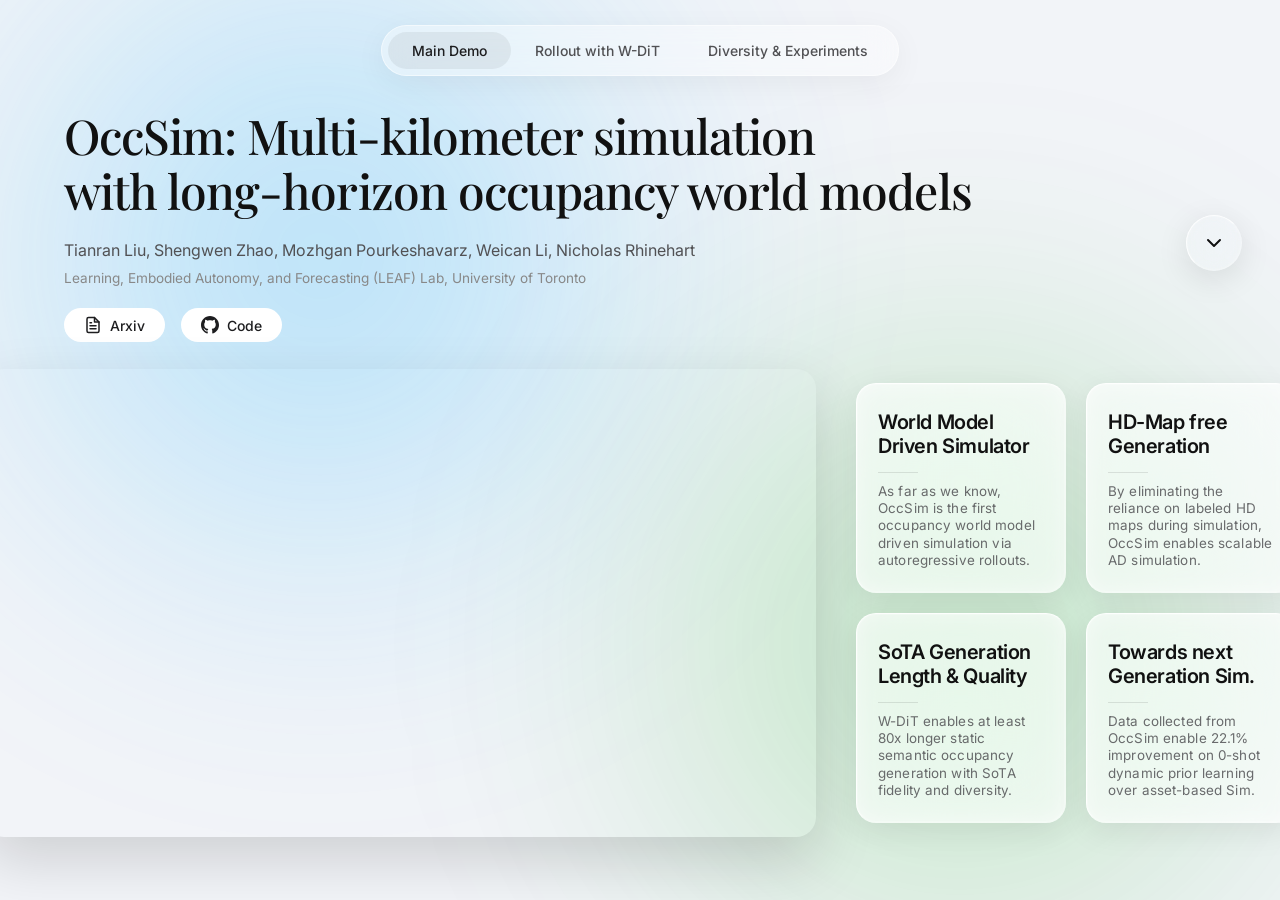
==== docs/index.html @ e5201848 "Second page for websites" ====
<!DOCTYPE html>
<html lang="en">
<head>
    <meta charset="UTF-8">
    <meta name="viewport" content="width=device-width, initial-scale=1.0">
    <title>OccSim: Multi-kilometer Simulation</title>
    <link rel="icon" type="image/png" href="figures/logo.png">
    <link rel="stylesheet" href="style.css">
    <link href="https://fonts.googleapis.com/css2?family=Playfair+Display:wght@400;500&family=Inter:wght@300;400;500;600&display=swap" rel="stylesheet">
    <script src="https://www.youtube.com/iframe_api"></script>
</head>
<body>
    <!-- 左上角常驻 Logo -->
    <div id="nav-logo" class="nav-logo">OccSim</div>
    <!-- 顶部导航栏 -->
    <nav class="glass-nav">
        <div class="nav-slider" id="nav-slider"></div>
        <a href="#main-demo" class="nav-link active" data-index="0">Main Demo</a>
        <a href="#rollout" class="nav-link" data-index="1">Rollout with W-DiT</a>
        <a href="#diversity" class="nav-link" data-index="2">Diversity & Experiments</a>
    </nav>

    <!-- 滚动容器 -->
    <div class="scroll-container">
        <!-- 第一页：Main Demo -->
        <section id="main-demo" class="page-section">
            <div class="hero-content">
                <h1 class="title">OccSim: Multi-kilometer simulation <br> with long-horizon occupancy world models</h1>
                <p class="authors">
                    <a href="https://scholar.google.com/citations?user=9jkxtlYAAAAJ&hl=en" target="_blank" class="author-link">Tianran Liu</a>,
                    <a href="https://www.linkedin.com/in/jamesislit2005/" target="_blank" class="author-link">Shengwen Zhao</a>,
                    <a href="https://scholar.google.com/citations?user=crjO2y8AAAAJ&hl=en" target="_blank" class="author-link">Mozhgan Pourkeshavarz</a>,
                    <a href="https://www.linkedin.com/in/weican-li/" target="_blank" class="author-link">Weican Li</a>,
                    <a href="https://leaf.utias.utoronto.ca/author/nicholas-rhinehart/" target="_blank" class="author-link">Nicholas Rhinehart</a>
                </p>
                <p class="affiliation">Learning, Embodied Autonomy, and Forecasting (LEAF) Lab, University of Toronto</p>

                <div class="button-group">
                    <a href="https://arxiv.org/abs/2603.28887" target="_blank" class="action-btn">
                        <svg viewBox="0 0 24 24" fill="none" stroke="currentColor" stroke-width="2" stroke-linecap="round" stroke-linejoin="round" class="btn-icon">
                            <path d="M14 2H6a2 2 0 0 0-2 2v16a2 2 0 0 0 2 2h12a2 2 0 0 0 2-2V8z"></path>
                            <polyline points="14 2 14 8 20 8"></polyline>
                            <line x1="16" y1="13" x2="8" y2="13"></line>
                            <line x1="16" y1="17" x2="8" y2="17"></line>
                            <polyline points="10 9 9 9 8 9"></polyline>
                        </svg>
                        Arxiv
                    </a>
                    <a href="https://github.com/Orbis36/OccSim" target="_blank" class="action-btn">
                        <svg viewBox="0 0 24 24" fill="currentColor" class="btn-icon">
                            <path d="M12 0c-6.626 0-12 5.373-12 12 0 5.302 3.438 9.8 8.207 11.387.599.111.793-.261.793-.577v-2.234c-3.338.726-4.033-1.416-4.033-1.416-.546-1.387-1.333-1.756-1.333-1.756-1.089-.745.083-.729.083-.729 1.205.084 1.839 1.237 1.839 1.237 1.07 1.834 2.807 1.304 3.492.997.107-.775.418-1.305.762-1.604-2.665-.305-5.467-1.334-5.467-5.931 0-1.311.469-2.381 1.236-3.221-.124-.303-.535-1.524.117-3.176 0 0 1.008-.322 3.301 1.23.957-.266 1.983-.399 3.003-.404 1.02.005 2.047.138 3.006.404 2.291-1.552 3.297-1.23 3.297-1.23.653 1.653.242 2.874.118 3.176.77.84 1.235 1.911 1.235 3.221 0 4.609-2.807 5.624-5.479 5.921.43.372.823 1.102.823 2.222v3.293c0 .319.192.694.801.576 4.765-1.589 8.199-6.086 8.199-11.386 0-6.627-5.373-12-12-12z"/>
                        </svg>
                        Code
                    </a>
                </div>
            </div>

            <div class="showcase-container">
                <!-- 主视频容器 -->
                <div class="video-wrapper">
                    <!-- 这个是最早的主视频，保留 controls=0 因为它始终被挡着不用交互 -->
                    <iframe
                        id="hero-video"
                        src="https://www.youtube.com/embed/ENxERMeD-a4?autoplay=1&mute=1&loop=1&playlist=ENxERMeD-a4&controls=0&rel=0&enablejsapi=1"
                        title="OccSim Main Demo"
                        frameborder="0"
                        allow="accelerometer; autoplay; clipboard-write; encrypted-media; gyroscope; picture-in-picture"
                        allowfullscreen>
                    </iframe>
                    <div class="video-overlay"></div>
                    <div class="custom-controls">
                        <button id="play-pause-btn" class="control-btn">
                            <svg id="pause-icon" viewBox="0 0 24 24" fill="currentColor"><path d="M6 19h4V5H6v14zm8-14v14h4V5h-4z"/></svg>
                            <svg id="play-icon" viewBox="0 0 24 24" fill="currentColor" style="display: none;"><path d="M8 5v14l11-7z"/></svg>
                        </button>
                        <div class="progress-container" id="progress-container">
                            <div class="progress-bar" id="progress-bar"></div>
                        </div>
                    </div>
                </div>

                <!-- 玻璃卡片容器 -->
                <div class="feature-cards" id="feature-cards">
                    <div class="card">
                        <div class="card-content">
                            <h3>World Model Driven Simulator</h3>
                            <p>As far as we know, OccSim is the first occupancy world model driven simulation via autoregressive rollouts.</p>
                        </div>
                    </div>
                    <div class="card">
                        <div class="card-content">
                            <h3>HD-Map free Generation</h3>
                            <p>By eliminating the reliance on labeled HD maps during simulation, OccSim enables scalable AD simulation.</p>
                        </div>
                    </div>
                    <div class="card">
                        <div class="card-content">
                            <h3>SoTA Generation Length & Quality</h3>
                            <p>W-DiT enables at least 80x longer static semantic occupancy generation with SoTA fidelity and diversity.</p>
                        </div>
                    </div>
                    <div class="card">
                        <div class="card-content">
                            <h3>Towards next Generation Sim.</h3>
                            <p>Data collected from OccSim enable 22.1% improvement on 0-shot dynamic prior learning over asset-based Sim.</p>
                        </div>
                    </div>
                </div>
            </div>
        </section>

        <!-- 第二页：Rollout with W-DiT -->
        <section id="rollout" class="page-section">
            <div class="hero-content">
                <h1 class="title">Over 3000 frames static semantic occupancy <br> rollouts with W-DiT for diverse road map construction</h1>

                <p class="section-subtitle">
                    Tested on trajectory of varying difficulty (Straight, Zigzag, Closed-loop), <br>
                    W-DiT structure presents the best stability and performance compare with previous design.
                </p>

                <div class="performance-container">
                    <div class="perf-block">
                        <h3 class="perf-title">Stable Rollout Length (Higher is better)</h3>
                        <div class="apple-perf-item">
                            <div class="apple-bar-row">
                                <div class="apple-bar-track">
                                    <div class="apple-bar gradient-bar" data-width="100%"></div>
                                </div>
                                <div class="apple-value highlight">3000</div>
                            </div>
                            <div class="apple-label">OccSim (Ours)</div>
                        </div>
                        <div class="apple-perf-item">
                            <div class="apple-bar-row">
                                <div class="apple-bar-track">
                                    <div class="apple-bar gray-bar" data-width="2%"></div>
                                </div>
                                <div class="apple-value text-muted">&lt;40</div>
                            </div>
                            <div class="apple-label">Previous SoTA</div>
                        </div>
                    </div>

                    <div class="perf-block">
                        <h3 class="perf-title">Worst FID Score at 1000th frame under different trajectory (Lower is better)</h3>
                        <div class="apple-perf-item">
                            <div class="apple-bar-row">
                                <div class="apple-bar-track">
                                    <div class="apple-bar gradient-bar" data-width="28%"></div>
                                </div>
                                <div class="apple-value highlight">62.5</div>
                            </div>
                            <div class="apple-label">OccSim (Ours)</div>
                        </div>
                        <div class="apple-perf-item">
                            <div class="apple-bar-row">
                                <div class="apple-bar-track">
                                    <div class="apple-bar gray-bar" data-width="85%"></div>
                                </div>
                                <div class="apple-value text-muted">183.6</div>
                            </div>
                            <div class="apple-label">Previous SoTA</div>
                        </div>
                    </div>
                </div>


                <div class="intro-container">

                    <!-- 左侧：说明文字 -->
                    <div class="intro-text">
                        <p class="section-subtitle video-subtitle" style="margin: 0;">
                            Conditioned on the initial frame from various scenes in the Occ3D-nuScenes semantic occupancy dataset, we evaluate W-DiT's rollout capabilities across diverse driving trajectories (as illustrated in the animation on the right).
                            Feel free to explore the three distinct scenarios visualized below. Notably, our model maintains robust generation stability even across long-horizon rollouts spanning thousands of frames.
                        </p>
                    </div>

                    <!-- 右侧：轨迹图 (纯 SVG 极简矢量绘制) -->
                    <div class="intro-visual">
                        <div class="traj-gallery">
                            <!-- 全局渐变定义 -->
                            <svg style="width:0; height:0; position:absolute;" aria-hidden="true" focusable="false">
                                <defs>
                                    <linearGradient id="trajGrad" x1="0%" y1="0%" x2="100%" y2="0%">
                                        <stop offset="0%" stop-color="#5265ff" />
                                        <stop offset="100%" stop-color="#f5a1ff" />
                                    </linearGradient>
                                </defs>
                            </svg>

                            <!-- 1. Straight -->
                            <div class="traj-item">
                                <svg viewBox="0 0 100 100" class="traj-svg">
                                    <line x1="20" y1="50" x2="40" y2="50" stroke="#5265ff" stroke-width="4" stroke-linecap="round"/>
                                    <line x1="40" y1="50" x2="80" y2="50.1" stroke="url(#trajGrad)" stroke-width="4" stroke-linecap="round" stroke-dasharray="6,6"/>
                                    <circle cx="20" cy="50" r="5" fill="#111" stroke="#fff" stroke-width="2"/>
                                </svg>
                                <span class="traj-label">Straight</span>
                            </div>

                            <!-- 2. Zigzag -->
                            <div class="traj-item">
                                <svg viewBox="0 0 100 100" class="traj-svg">
                                    <polyline points="20,80 35,50" stroke="#5265ff" stroke-width="4" fill="none" stroke-linecap="round" stroke-linejoin="round"/>
                                    <polyline points="35,50 65,80 80,20" stroke="url(#trajGrad)" stroke-width="4" fill="none" stroke-linecap="round" stroke-linejoin="round" stroke-dasharray="6,6"/>
                                    <circle cx="20" cy="80" r="5" fill="#111" stroke="#fff" stroke-width="2"/>
                                </svg>
                                <span class="traj-label">Zigzag</span>
                            </div>

                            <!-- 3. Closed-loop -->
                            <div class="traj-item">
                                <svg viewBox="0 0 100 100" class="traj-svg">
                                    <path d="M 50 85 C 25 85, 15 65, 15 45" stroke="#5265ff" stroke-width="4" fill="none" stroke-linecap="round"/>
                                    <path d="M 15 45 C 15 15, 85 15, 85 45 C 85 65, 75 85, 50 85" stroke="url(#trajGrad)" stroke-width="4" fill="none" stroke-linecap="round" stroke-dasharray="6,6"/>
                                    <circle cx="50" cy="85" r="5" fill="#111" stroke="#fff" stroke-width="2"/>
                                </svg>
                                <span class="traj-label">Closed-loop</span>
                            </div>
                        </div>

                        <!-- 极简图例 -->
                        <div class="traj-legend">
                            <div class="legend-item"><span class="legend-dot start-dot"></span>Start</div>
                            <div class="legend-item"><span class="legend-line gt-line"></span>GT (1-40)</div>
                            <div class="legend-item"><span class="legend-line ext-line"></span>Extended</div>
                        </div>
                    </div>

                </div>


                <div class="video-gallery-container">
                    <!-- Thumbnail 1: Scene-039. 注意增加了 data-target 属性 -->
                    <div class="video-thumbnail-card" data-target="modal-039">
                        <div class="thumbnail-bg" style="background-image: url('figures/scene39-frame0.png');"></div>
                        <div class="play-button-overlay">
                            <svg viewBox="0 0 24 24" fill="currentColor"><path d="M8 5v14l11-7z"/></svg>
                        </div>
                        <div class="thumbnail-label">Scene-039</div>
                    </div>

                    <!-- Thumbnail 2: Scene-221 -->
                    <div class="video-thumbnail-card" data-target="modal-221">
                        <div class="thumbnail-bg" style="background-image: url('figures/scene221-frame0.png');"></div>
                        <div class="play-button-overlay">
                            <svg viewBox="0 0 24 24" fill="currentColor"><path d="M8 5v14l11-7z"/></svg>
                        </div>
                        <div class="thumbnail-label">Scene-221</div>
                    </div>

                    <!-- Thumbnail 3: Scene-632 -->
                    <div class="video-thumbnail-card" data-target="modal-632">
                        <div class="thumbnail-bg" style="background-image: url('figures/scene632-frame0.png');"></div>
                        <div class="play-button-overlay">
                            <svg viewBox="0 0 24 24" fill="currentColor"><path d="M8 5v14l11-7z"/></svg>
                        </div>
                        <div class="thumbnail-label">Scene-632</div>
                    </div>
                </div>
            </div>
        </section>

        <!-- 第三页：Diversity & Experiments -->
        <section id="diversity" class="page-section">
            <div class="placeholder-content">
                <h2>Diversity & Experiments</h2>
            </div>
        </section>
    </div>

    <!-- 侧边翻页按钮 -->
    <button id="prev-page-btn" class="glass-floating-btn up-btn" aria-label="Previous Page" style="opacity: 0; pointer-events: none; transform: translateY(-50%) scale(0.8);">
        <svg viewBox="0 0 24 24" fill="none" stroke="currentColor" stroke-width="2" stroke-linecap="round" stroke-linejoin="round">
            <polyline points="18 15 12 9 6 15"></polyline>
        </svg>
    </button>
    <button id="next-page-btn" class="glass-floating-btn down-btn" aria-label="Next Page">
        <svg viewBox="0 0 24 24" fill="none" stroke="currentColor" stroke-width="2" stroke-linecap="round" stroke-linejoin="round">
            <polyline points="6 9 12 15 18 9"></polyline>
        </svg>
    </button>

    <!-- ========================================== -->
    <!-- 视频弹窗区域：3 个独立的弹窗 -->
    <!-- ========================================== -->

    <!-- 弹窗 1：Scene-039 -->
    <div id="modal-039" class="video-modal-overlay">
        <div class="video-modal-content">
            <div class="modal-header">
                <div>
                    <h2 class="modal-title">Scene-039 Trajectory Rollouts</h2>
                    <p class="modal-subtitle">Compare model performance across Straight, Zigzag, and Closed-loop trajectories.</p>
                </div>
                <button class="modal-close-btn" aria-label="Close">
                    <svg viewBox="0 0 24 24" fill="none" stroke="currentColor" stroke-width="2" stroke-linecap="round" stroke-linejoin="round">
                        <line x1="18" y1="6" x2="6" y2="18"></line>
                        <line x1="6" y1="6" x2="18" y2="18"></line>
                    </svg>
                </button>
            </div>
            <div class="modal-video-grid">
                <!-- 039 Straight -->
                <div class="modal-video-item">
                    <h3 class="modal-video-label">Straight Trajectory</h3>
                    <div class="modal-iframe-wrapper">
                        <!-- 去掉 controls=0 -->
                        <iframe width="2560" height="1440" src="https://www.youtube.com/embed/-ZcNVQiOc7c?rel=0&enablejsapi=1&vq=hd1080" title="Scene 039 Straight" frameborder="0" allow="accelerometer; autoplay; clipboard-write; encrypted-media; gyroscope; picture-in-picture" allowfullscreen></iframe>
                        <div class="video-overlay modal-interactive-overlay"></div>
                        <div class="custom-controls local-controls">
                            <button class="control-btn local-play-btn">
                                <svg class="local-pause-icon" viewBox="0 0 24 24" fill="currentColor" style="display: none;"><path d="M6 19h4V5H6v14zm8-14v14h4V5h-4z"/></svg>
                                <svg class="local-play-icon" viewBox="0 0 24 24" fill="currentColor"><path d="M8 5v14l11-7z"/></svg>
                            </button>
                            <div class="progress-container local-progress-container">
                                <div class="progress-bar local-progress-bar"></div>
                            </div>
                        </div>
                    </div>
                </div>
                <!-- 039 Zigzag -->
                <div class="modal-video-item">
                    <h3 class="modal-video-label">Zigzag Trajectory</h3>
                    <div class="modal-iframe-wrapper">
                        <iframe width="2560" height="1440" src="https://www.youtube.com/embed/CazL8kilYX8?rel=0&enablejsapi=1&vq=hd1080" title="Scene 039 Zigzag" frameborder="0" allow="accelerometer; autoplay; clipboard-write; encrypted-media; gyroscope; picture-in-picture" allowfullscreen></iframe>
                        <div class="video-overlay modal-interactive-overlay"></div>
                        <div class="custom-controls local-controls">
                            <button class="control-btn local-play-btn">
                                <svg class="local-pause-icon" viewBox="0 0 24 24" fill="currentColor" style="display: none;"><path d="M6 19h4V5H6v14zm8-14v14h4V5h-4z"/></svg>
                                <svg class="local-play-icon" viewBox="0 0 24 24" fill="currentColor"><path d="M8 5v14l11-7z"/></svg>
                            </button>
                            <div class="progress-container local-progress-container">
                                <div class="progress-bar local-progress-bar"></div>
                            </div>
                        </div>
                    </div>
                </div>
                <!-- 039 Loop -->
                <div class="modal-video-item">
                    <h3 class="modal-video-label">Closed-loop Trajectory</h3>
                    <div class="modal-iframe-wrapper">
                        <iframe width="2560" height="1440" src="https://www.youtube.com/embed/MZ6JFxE_qj8?rel=0&enablejsapi=1&vq=hd1080" title="Scene 039 Loop" frameborder="0" allow="accelerometer; autoplay; clipboard-write; encrypted-media; gyroscope; picture-in-picture" allowfullscreen></iframe>
                        <div class="video-overlay modal-interactive-overlay"></div>
                        <div class="custom-controls local-controls">
                            <button class="control-btn local-play-btn">
                                <svg class="local-pause-icon" viewBox="0 0 24 24" fill="currentColor" style="display: none;"><path d="M6 19h4V5H6v14zm8-14v14h4V5h-4z"/></svg>
                                <svg class="local-play-icon" viewBox="0 0 24 24" fill="currentColor"><path d="M8 5v14l11-7z"/></svg>
                            </button>
                            <div class="progress-container local-progress-container">
                                <div class="progress-bar local-progress-bar"></div>
                            </div>
                        </div>
                    </div>
                </div>
            </div>
        </div>
    </div>

    <!-- 弹窗 2：Scene-221 -->
    <div id="modal-221" class="video-modal-overlay">
        <div class="video-modal-content">
            <div class="modal-header">
                <div>
                    <h2 class="modal-title">Scene-221 Trajectory Rollouts</h2>
                    <p class="modal-subtitle">Compare model performance across Straight, Zigzag, and Closed-loop trajectories.</p>
                </div>
                <button class="modal-close-btn" aria-label="Close">
                    <svg viewBox="0 0 24 24" fill="none" stroke="currentColor" stroke-width="2" stroke-linecap="round" stroke-linejoin="round">
                        <line x1="18" y1="6" x2="6" y2="18"></line>
                        <line x1="6" y1="6" x2="18" y2="18"></line>
                    </svg>
                </button>
            </div>
            <div class="modal-video-grid">
                <!-- 221 Straight -->
                <div class="modal-video-item">
                    <h3 class="modal-video-label">Straight Trajectory</h3>
                    <div class="modal-iframe-wrapper">
                        <iframe width="2560" height="1440" src="https://www.youtube.com/embed/x-dnkjEpxcc?rel=0&enablejsapi=1&vq=hd1080" title="Scene 221 Straight" frameborder="0" allow="accelerometer; autoplay; clipboard-write; encrypted-media; gyroscope; picture-in-picture" allowfullscreen></iframe>
                        <div class="video-overlay modal-interactive-overlay"></div>
                        <div class="custom-controls local-controls">
                            <button class="control-btn local-play-btn">
                                <svg class="local-pause-icon" viewBox="0 0 24 24" fill="currentColor" style="display: none;"><path d="M6 19h4V5H6v14zm8-14v14h4V5h-4z"/></svg>
                                <svg class="local-play-icon" viewBox="0 0 24 24" fill="currentColor"><path d="M8 5v14l11-7z"/></svg>
                            </button>
                            <div class="progress-container local-progress-container">
                                <div class="progress-bar local-progress-bar"></div>
                            </div>
                        </div>
                    </div>
                </div>
                <!-- 221 Zigzag -->
                <div class="modal-video-item">
                    <h3 class="modal-video-label">Zigzag Trajectory</h3>
                    <div class="modal-iframe-wrapper">
                        <iframe width="2560" height="1440" src="https://www.youtube.com/embed/UmMTjU9rAEI?rel=0&enablejsapi=1&vq=hd1080" title="Scene 221 Zigzag" frameborder="0" allow="accelerometer; autoplay; clipboard-write; encrypted-media; gyroscope; picture-in-picture" allowfullscreen></iframe>
                        <div class="video-overlay modal-interactive-overlay"></div>
                        <div class="custom-controls local-controls">
                            <button class="control-btn local-play-btn">
                                <svg class="local-pause-icon" viewBox="0 0 24 24" fill="currentColor" style="display: none;"><path d="M6 19h4V5H6v14zm8-14v14h4V5h-4z"/></svg>
                                <svg class="local-play-icon" viewBox="0 0 24 24" fill="currentColor"><path d="M8 5v14l11-7z"/></svg>
                            </button>
                            <div class="progress-container local-progress-container">
                                <div class="progress-bar local-progress-bar"></div>
                            </div>
                        </div>
                    </div>
                </div>
                <!-- 221 Loop -->
                <div class="modal-video-item">
                    <h3 class="modal-video-label">Closed-loop Trajectory</h3>
                    <div class="modal-iframe-wrapper">
                        <iframe width="2560" height="1440" src="https://www.youtube.com/embed/oV-tX5jqs5M?rel=0&enablejsapi=1&vq=hd1080" title="Scene 221 Loop" frameborder="0" allow="accelerometer; autoplay; clipboard-write; encrypted-media; gyroscope; picture-in-picture" allowfullscreen></iframe>
                        <div class="video-overlay modal-interactive-overlay"></div>
                        <div class="custom-controls local-controls">
                            <button class="control-btn local-play-btn">
                                <svg class="local-pause-icon" viewBox="0 0 24 24" fill="currentColor" style="display: none;"><path d="M6 19h4V5H6v14zm8-14v14h4V5h-4z"/></svg>
                                <svg class="local-play-icon" viewBox="0 0 24 24" fill="currentColor"><path d="M8 5v14l11-7z"/></svg>
                            </button>
                            <div class="progress-container local-progress-container">
                                <div class="progress-bar local-progress-bar"></div>
                            </div>
                        </div>
                    </div>
                </div>
            </div>
        </div>
    </div>

    <!-- 弹窗 3：Scene-632 (原来的) -->
    <div id="modal-632" class="video-modal-overlay">
        <div class="video-modal-content">
            <div class="modal-header">
                <div>
                    <h2 class="modal-title">Scene-632 Trajectory Rollouts</h2>
                    <p class="modal-subtitle">Compare model performance across Straight, Zigzag, and Closed-loop trajectories.</p>
                </div>
                <button class="modal-close-btn" aria-label="Close">
                    <svg viewBox="0 0 24 24" fill="none" stroke="currentColor" stroke-width="2" stroke-linecap="round" stroke-linejoin="round">
                        <line x1="18" y1="6" x2="6" y2="18"></line>
                        <line x1="6" y1="6" x2="18" y2="18"></line>
                    </svg>
                </button>
            </div>
            <div class="modal-video-grid">
                <!-- 632 Straight -->
                <div class="modal-video-item">
                    <h3 class="modal-video-label">Straight Trajectory</h3>
                    <div class="modal-iframe-wrapper">
                        <iframe width="2560" height="1440" src="https://www.youtube.com/embed/nJiKDmEmPls?rel=0&enablejsapi=1&vq=hd1080" title="Straight Trajectory" frameborder="0" allow="accelerometer; autoplay; clipboard-write; encrypted-media; gyroscope; picture-in-picture" allowfullscreen></iframe>
                        <div class="video-overlay modal-interactive-overlay"></div>
                        <div class="custom-controls local-controls">
                            <button class="control-btn local-play-btn">
                                <svg class="local-pause-icon" viewBox="0 0 24 24" fill="currentColor" style="display: none;"><path d="M6 19h4V5H6v14zm8-14v14h4V5h-4z"/></svg>
                                <svg class="local-play-icon" viewBox="0 0 24 24" fill="currentColor"><path d="M8 5v14l11-7z"/></svg>
                            </button>
                            <div class="progress-container local-progress-container">
                                <div class="progress-bar local-progress-bar"></div>
                            </div>
                        </div>
                    </div>
                </div>
                <!-- 632 Zigzag -->
                <div class="modal-video-item">
                    <h3 class="modal-video-label">Zigzag Trajectory</h3>
                    <div class="modal-iframe-wrapper">
                        <iframe width="2560" height="1440" src="https://www.youtube.com/embed/SakjmhWfyFw?rel=0&enablejsapi=1&vq=hd1080" title="Zigzag Trajectory" frameborder="0" allow="accelerometer; autoplay; clipboard-write; encrypted-media; gyroscope; picture-in-picture" allowfullscreen></iframe>
                        <div class="video-overlay modal-interactive-overlay"></div>
                        <div class="custom-controls local-controls">
                            <button class="control-btn local-play-btn">
                                <svg class="local-pause-icon" viewBox="0 0 24 24" fill="currentColor" style="display: none;"><path d="M6 19h4V5H6v14zm8-14v14h4V5h-4z"/></svg>
                                <svg class="local-play-icon" viewBox="0 0 24 24" fill="currentColor"><path d="M8 5v14l11-7z"/></svg>
                            </button>
                            <div class="progress-container local-progress-container">
                                <div class="progress-bar local-progress-bar"></div>
                            </div>
                        </div>
                    </div>
                </div>
                <!-- 632 Loop -->
                <div class="modal-video-item">
                    <h3 class="modal-video-label">Closed-loop Trajectory</h3>
                    <div class="modal-iframe-wrapper">
                        <iframe width="2560" height="1440" src="https://www.youtube.com/embed/orp0y61K48E?rel=0&enablejsapi=1&vq=hd1080" title="Closed-loop Trajectory" frameborder="0" allow="accelerometer; autoplay; clipboard-write; encrypted-media; gyroscope; picture-in-picture" allowfullscreen></iframe>
                        <div class="video-overlay modal-interactive-overlay"></div>
                        <div class="custom-controls local-controls">
                            <button class="control-btn local-play-btn">
                                <svg class="local-pause-icon" viewBox="0 0 24 24" fill="currentColor" style="display: none;"><path d="M6 19h4V5H6v14zm8-14v14h4V5h-4z"/></svg>
                                <svg class="local-play-icon" viewBox="0 0 24 24" fill="currentColor"><path d="M8 5v14l11-7z"/></svg>
                            </button>
                            <div class="progress-container local-progress-container">
                                <div class="progress-bar local-progress-bar"></div>
                            </div>
                        </div>
                    </div>
                </div>
            </div>
        </div>
    </div>

    <script src="script.js"></script>
</body>
</html>
---- docs/style.css ----
:root {
    /* 极度纯净的偏冷白色背景底色 */
    --bg-color: #f2f4f8;
    --text-main: #1d1d1f;
    --text-muted: #515154;
    --btn-bg: #ffffff;
    --btn-hover: #e5e5ea;
    --font-title: 'Playfair Display', serif;
    --font-body: 'Inter', sans-serif;
}

* { margin: 0; padding: 0; box-sizing: border-box; }

body {
    font-family: var(--font-body);
    background-color: var(--bg-color);
    color: var(--text-main);
    overflow: hidden;
    position: relative;
}

/* ==========================================
   高级弥散光极光背景 (Aurora Background)
   ========================================== */
body::before,
body::after {
    content: '';
    position: fixed;
    width: 70vw;
    height: 70vw;
    border-radius: 50%;
    filter: blur(120px);
    -webkit-filter: blur(120px);
    z-index: -1;
    opacity: 0.6;
    pointer-events: none;
    animation: aurora 12s infinite ease-in-out alternate;
}

body::before {
    background: radial-gradient(circle, rgba(45, 185, 255, 0.6) 0%, rgba(255, 255, 255, 0) 70%);
    top: -15vw;
    left: -10vw;
}

body::after {
    background: radial-gradient(circle, rgba(0, 175, 0, 0.4) 0%, rgba(255, 255, 255, 0) 70%);
    bottom: -15vw;
    right: -10vw;
    animation-delay: -5s;
}

@keyframes aurora {
    0% { transform: translate(0, 0) scale(1); }
    50% { transform: translate(15vw, 20vw) scale(1.3); }
    100% { transform: translate(-20vw, 10vw) scale(0.8); }
}

/* ==========================================
   滚动容器与基础布局
   ========================================== */
.scroll-container {
    height: 100vh;
    overflow-y: scroll;
    scroll-snap-type: y mandatory;
    scroll-behavior: smooth;
}

.page-section {
    height: 100vh;
    width: 100vw;
    scroll-snap-align: start;
    position: relative;
    padding: 12vh 5% 0;
    display: flex;
    flex-direction: column;
    justify-content: flex-start;
}

.section-content {
    width: 100%;
    max-width: 1400px;
    margin: 0 auto;
}

#main-demo {
    justify-content: flex-start;
    padding-top: 12vh;
}

/* ==========================================
   导航栏与果冻动画
   ========================================== */
.glass-nav {
    position: fixed;
    top: 25px;
    left: 50%;
    transform: translateX(-50%);
    display: flex;
    align-items: center;
    background: rgba(255, 255, 255, 0.4);
    backdrop-filter: blur(15px);
    -webkit-backdrop-filter: blur(15px);
    border: 1px solid rgba(255, 255, 255, 0.5);
    border-radius: 40px;
    padding: 6px;
    z-index: 1000;
    box-shadow: 0 8px 32px rgba(0, 0, 0, 0.05);
    white-space: nowrap;
    max-width: 95vw;
    overflow-x: auto;
    scrollbar-width: none;
}

.glass-nav::-webkit-scrollbar { display: none; }

.nav-link {
    position: relative;
    text-decoration: none;
    color: var(--text-muted);
    padding: 10px 24px;
    font-size: 14px;
    font-weight: 500;
    border-radius: 30px;
    z-index: 2;
    transition: color 0.3s ease;
    flex-shrink: 0;
}

.nav-link.active { color: var(--text-main); }

.nav-slider {
    position: absolute;
    top: 6px; left: 6px;
    height: calc(100% - 12px);
    background: rgba(0, 0, 0, 0.06);
    border-radius: 30px;
    z-index: 1;
    transition: all 0.5s cubic-bezier(0.68, -0.55, 0.265, 1.55);
}

/* ==========================================
   文字排版与按钮
   ========================================== */
.hero-content {
    max-width: 100%;
    margin-bottom: 3vh;
}

.title {
    font-family: var(--font-title);
    font-size: 3rem;
    font-weight: 500;
    line-height: 1.15;
    letter-spacing: -0.02em;
    margin-bottom: 1.2rem;
    color: #111;
}

.authors {
    font-size: 1rem;
    color: var(--text-muted);
    margin-bottom: 0.4rem;
    font-weight: 400;
    line-height: 1.5;
}

.affiliation {
    font-size: 0.85rem;
    color: #888;
    line-height: 1.5;
}

.button-group {
    display: flex;
    gap: 16px;
    margin-top: 20px;
}

.action-btn {
    display: inline-flex;
    align-items: center;
    padding: 8px 20px;
    background-color: var(--btn-bg);
    color: var(--text-main);
    text-decoration: none;
    font-size: 14px;
    font-weight: 500;
    border-radius: 50px;
    transition: background-color 0.2s ease, transform 0.1s ease;
}

.action-btn:hover { background-color: var(--btn-hover); }
.action-btn:active { transform: scale(0.98); }
.btn-icon { width: 18px; height: 18px; margin-right: 8px; }

/* ==========================================
   视频容器区域
   ========================================== */
.showcase-container {
    display: flex;
    flex-direction: column;
    align-items: center;
    width: 100%;
    max-width: 1400px;
    margin: 0 auto;
    gap: 20px;
}

.video-wrapper {
    width: 100%;
    max-width: calc(45vh * 16 / 9);
    aspect-ratio: 16 / 9;
    border-radius: 20px;
    overflow: hidden;
    box-shadow: 0 24px 60px rgba(0, 0, 0, 0.15);
    position: relative;
    flex-shrink: 0;
}

.video-wrapper iframe {
    position: absolute;
    top: 0; left: 0; width: 100%; height: 100%;
    border: none; pointer-events: none;
    transform: scale(1);
}

.video-overlay {
    position: absolute;
    top: 0; left: 0; width: 100%; height: 100%;
    z-index: 5;
}

.custom-controls {
    position: absolute;
    bottom: 30px; left: 50%;
    transform: translateX(-50%);
    display: flex; align-items: center;
    background: rgba(40, 40, 40, 0.6);
    backdrop-filter: blur(12px); -webkit-backdrop-filter: blur(12px);
    border: 1px solid rgba(255, 255, 255, 0.15);
    border-radius: 30px; padding: 10px 20px;
    width: 80%; max-width: 600px;
    opacity: 0; transition: opacity 0.3s ease;
    z-index: 10;
}

.video-wrapper:hover .custom-controls { opacity: 1; }

.control-btn {
    background: none; border: none; color: white;
    cursor: pointer; width: 32px; height: 32px;
    display: flex; align-items: center; justify-content: center;
    margin-right: 16px; transition: transform 0.1s ease;
}

.control-btn:hover { transform: scale(1.1); }
.control-btn svg { width: 20px; height: 20px; }

.progress-container {
    flex-grow: 1; height: 6px;
    background: rgba(255, 255, 255, 0.2);
    border-radius: 3px; cursor: pointer;
    position: relative; overflow: hidden;
}

.progress-bar {
    height: 100%; width: 0%; background: #fff;
    border-radius: 3px; pointer-events: none;
}

/* ==========================================
   多彩折射毛玻璃卡片 (Glassmorphism Bento)
   ========================================== */
.feature-cards {
    display: flex;
    flex-direction: row;
    justify-content: space-between;
    gap: 8px;
    width: 100%;
    max-width: calc(45vh * 16 / 9);
    margin: 0 auto;
}

.card {
    background: rgba(255, 255, 255, 0.6);
    backdrop-filter: blur(50px) saturate(150%);
    -webkit-backdrop-filter: blur(30px) saturate(150%);
    border: 1px solid rgba(255, 255, 255, 0.4);
    border-top: 1px solid rgba(255, 255, 255, 0.9);
    border-left: 1px solid rgba(255, 255, 255, 0.9);
    box-shadow: 0 8px 32px rgba(0, 0, 0, 0.08), inset 0 0 0 1px rgba(255, 255, 255, 0.2), inset 0 0 20px rgba(255, 255, 255, 0.5);
    border-radius: 12px;
    padding: 12px 6px;
    text-align: center;
    display: flex;
    flex-direction: column;
    justify-content: center;
    align-items: center;
    flex: 1;
    overflow: hidden;
    position: relative;
    transition: transform 0.3s ease, border-color 0.3s ease, box-shadow 0.3s ease;
}

.card:hover {
    transform: translateY(-4px);
    border-color: rgba(255, 255, 255, 0.8);
    box-shadow: 0 12px 48px rgba(0, 0, 0, 0.12), inset 0 0 0 1px rgba(255, 255, 255, 0.4), inset 0 0 30px rgba(255, 255, 255, 0.8);
}

.card::before {
    content: "";
    position: absolute;
    top: 0; left: 0; right: 0; bottom: 0;
    background: radial-gradient(800px circle at var(--mouse-x, 50%) var(--mouse-y, 50%), rgba(255, 255, 255, 0.15), transparent 40%);
    opacity: 0;
    transition: opacity 0.4s ease;
    pointer-events: none;
    z-index: 1;
}

.card:hover::before { opacity: 1; }
.card h3, .card p, .card .card-content { position: relative; z-index: 2; }
.card p { display: none; }
.card h3 {
    font-family: var(--font-body);
    font-size: 0.75rem;
    font-weight: 600;
    color: #111;
    margin-bottom: 0;
    letter-spacing: -0.01em;
    line-height: 1.2;
}

/* ==========================================
   右侧悬浮双向翻页按钮
   ========================================== */
.glass-floating-btn {
    position: fixed;
    right: 3vw;
    width: 56px;
    height: 56px;
    border-radius: 50%;
    background: rgba(255, 255, 255, 0.15);
    backdrop-filter: blur(24px) saturate(150%);
    -webkit-backdrop-filter: blur(24px) saturate(150%);
    border: 1px solid rgba(255, 255, 255, 0.2);
    border-top: 1px solid rgba(255, 255, 255, 0.8);
    border-left: 1px solid rgba(255, 255, 255, 0.8);
    box-shadow: 0 8px 32px rgba(0, 0, 0, 0.1), inset 0 0 0 1px rgba(255, 255, 255, 0.1);
    display: flex; justify-content: center; align-items: center;
    color: #111; cursor: pointer; z-index: 1000;
    transition: all 0.4s cubic-bezier(0.25, 0.8, 0.25, 1);
}

.up-btn { top: calc(20% - 35px); }
.down-btn { top: calc(20% + 35px); }

.glass-floating-btn svg { width: 24px; height: 24px; transition: transform 0.3s ease; }

.glass-floating-btn:hover {
    background: rgba(255, 255, 255, 0.25);
    border-color: rgba(255, 255, 255, 0.9);
    box-shadow: 0 12px 48px rgba(0, 0, 0, 0.15), inset 0 0 20px rgba(255, 255, 255, 0.6);
}

.up-btn:hover { transform: translateY(-4px) scale(1.1) !important; }
.up-btn:hover svg { transform: translateY(-3px); }
.down-btn:hover { transform: translateY(4px) scale(1.1) !important; }
.down-btn:hover svg { transform: translateY(3px); }

/* ==========================================
   响应式布局 (全屏大视窗逻辑)
   ========================================== */
@media (min-width: 1024px) {
    .showcase-container { flex-direction: row; justify-content: center; align-items: center; gap: 40px; max-width: 1400px; }
    .video-wrapper { flex: 0 0 auto; height: 55vh; width: calc(55vh * 16 / 9); max-width: 65vw; max-height: calc(65vw * 9 / 16); }
    .feature-cards { display: grid; grid-template-columns: repeat(2, 1fr); flex: 0 0 auto; width: 100%; max-width: 440px; gap: 20px; }
    .card { aspect-ratio: 1 / 1; padding: 12% 10% 10% 10%; justify-content: flex-start; align-items: flex-start; text-align: left; border-radius: 20px; }
    .card h3 { font-size: 1.25rem; font-weight: 600; color: #111; letter-spacing: -0.02em; margin-bottom: 15px; line-height: 1.2; width: 100%; position: relative; }
    .card h3::after { content: ""; position: absolute; bottom: -15px; left: 0; width: 40px; height: 1px; background: rgba(0, 0, 0, 0.1); transition: width 0.4s ease; }
    .card:hover h3::after { width: 100%; }
    .card p { display: block; margin-top: 25px; font-size: 0.84rem; font-weight: 400; color: #515154; line-height: 1.3; letter-spacing: 0.01em; opacity: 0.85; }
}

@media (max-height: 700px) and (min-width: 1024px) {
    #main-demo { padding-top: 8vh; }
    .video-wrapper { height: 52vh; width: calc(52vh * 16 / 9); }
}

.author-link { color: var(--text-muted); text-decoration: none; transition: color 0.3s ease; position: relative; }
.author-link:hover { color: var(--text-main); }
.author-link::after { content: ''; position: absolute; width: 0; height: 1px; bottom: -2px; left: 0; background-color: var(--text-main); transition: width 0.3s ease; }
.author-link:hover::after { width: 100%; }

.nav-logo { position: fixed; top: 32px; left: 5vw; font-family: var(--font-title); font-weight: 500; font-size: 1.8rem; letter-spacing: -0.01em; color: #111; z-index: 1001; opacity: 0; transform: translateX(-20px); transition: all 0.5s cubic-bezier(0.25, 1, 0.5, 1); pointer-events: none; }
.nav-logo.visible { opacity: 1; transform: translateX(0); pointer-events: auto; }

.placeholder-content { display: flex; justify-content: center; align-items: center; height: 100%; font-size: 2rem; color: #aaa; }
#rollout { background-color: rgba(255, 255, 255, 0.2); backdrop-filter: blur(20px); }
#diversity { background-color: rgba(255, 255, 255, 0.4); backdrop-filter: blur(20px); }

/* ==========================================
   Apple Style Performance Bars (Second Page)
   ========================================== */
.performance-container { display: flex; flex-direction: row; gap: 2vw; margin-top: 5vh; width: 100%; }
.perf-block { flex: 1; display: flex; flex-direction: column; gap: 5px; background: rgba(255, 255, 255, 0.35); backdrop-filter: blur(40px) saturate(150%); -webkit-backdrop-filter: blur(40px) saturate(150%); border: 1px solid rgba(255, 255, 255, 0.4); border-top: 1px solid rgba(255, 255, 255, 0.9); border-left: 1px solid rgba(255, 255, 255, 0.9); box-shadow: 0 16px 40px rgba(0, 0, 0, 0.06), inset 0 0 20px rgba(255, 255, 255, 0.3); border-radius: 28px; padding: 24px 40px; }
.perf-title { font-family: var(--font-body); font-size: 1.1rem; font-weight: 600; color: var(--text-main); margin-bottom: -10px; }
.apple-perf-item { display: flex; flex-direction: column; gap: 6px; }
.apple-bar-row { display: flex; align-items: center; gap: 20px; }
.apple-bar-track { flex-grow: 1; height: 8px; background-color: transparent; border-radius: 5px; }
.apple-bar { height: 100%; border-radius: 5px; width: 0; transition: width 2.5s cubic-bezier(0.25, 1, 0.25, 1); }
.apple-bar.gradient-bar { background: linear-gradient(90deg, #f5a1ff 0%, #a453ff 50%, #5265ff 100%); }
.apple-bar.gray-bar { background-color: #86868b; }
.apple-value { font-family: var(--font-body); font-size: 2.2rem; font-weight: 500; line-height: 1; min-width: 90px; text-align: right; letter-spacing: -0.02em; }
.apple-value.highlight { color: #8e44ff; }
.apple-value.text-muted { color: #86868b; }
.apple-label { font-family: var(--font-body); font-size: 1rem; color: var(--text-main); }

@media (max-width: 1024px) { .performance-container { flex-direction: column; gap: 50px; } }

.section-subtitle { font-family: var(--font-title); font-size: 1.2rem; color: var(--text-muted); opacity: 0.85; line-height: 1.3; letter-spacing: 0.01em; margin-top: 50px; margin-bottom: -20px; animation: fadeInSubtitle 1s ease-out forwards; }
.video-subtitle {
    /* 恢复靠左对齐，去除了居中相关的限制 */
    text-align: left;
    max-width: 100%;
    margin-left: 0;
    margin-right: 0;

    /* 字体大小保持稍微大一点点即可 */
    font-size: 1.2rem;
    line-height: 1.4;

    /* 【核心】：大幅压缩上下间距，把丢掉的空间抢回来 */
    margin-top: 4vh;      /* 距离上方性能对比框稍微拉开一点 */
    margin-bottom: 2vh;   /* 距离下方视频的距离 */
}

@keyframes fadeInSubtitle {
    from { opacity: 0; transform: translateY(10px); }
    to { opacity: 0.85; transform: translateY(0); }
}

/* ==========================================
   Video Thumbnail Gallery (Second Page)
   ========================================== */
.video-gallery-container { display: flex; flex-direction: row; gap: 24px; margin-top: 4vh; width: 100%; justify-content: center; }
.video-thumbnail-card { flex: 1; aspect-ratio: 16 / 9; border-radius: 20px; overflow: hidden; position: relative; cursor: pointer; border: 4px solid rgba(255, 255, 255, 0.6); box-shadow: 0 12px 30px rgba(0, 0, 0, 0.1), inset 0 0 0 1px rgba(255, 255, 255, 0.8); transition: transform 0.4s cubic-bezier(0.25, 1, 0.25, 1), box-shadow 0.4s ease, border-color 0.4s ease; }
.thumbnail-bg { position: absolute; top: 0; left: 0; width: 100%; height: 100%; background-size: cover; background-position: center; filter: brightness(0.8) blur(2px); transition: filter 0.4s ease, transform 0.8s ease; }
.play-button-overlay { position: absolute; top: 50%; left: 50%; transform: translate(-50%, -50%) scale(1); width: 60px; height: 60px; border-radius: 50%; background: rgba(255, 255, 255, 0.2); backdrop-filter: blur(12px) saturate(150%); -webkit-backdrop-filter: blur(12px) saturate(150%); border: 1px solid rgba(255, 255, 255, 0.5); display: flex; justify-content: center; align-items: center; color: white; transition: all 0.4s cubic-bezier(0.25, 1, 0.25, 1); z-index: 2; }
.play-button-overlay svg { width: 28px; height: 28px; margin-left: 4px; }
.thumbnail-label { position: absolute; bottom: 12px; left: 16px; color: white; font-family: var(--font-body); font-size: 0.9rem; font-weight: 500; text-shadow: 0 2px 4px rgba(0,0,0,0.5); z-index: 2; opacity: 0.9; }

.video-thumbnail-card:hover { transform: translateY(-6px); border-color: rgba(255, 255, 255, 0.9); box-shadow: 0 20px 40px rgba(0, 0, 0, 0.15), inset 0 0 0 1px rgba(255, 255, 255, 1); }
.video-thumbnail-card:hover .thumbnail-bg { filter: brightness(0.9) blur(0px); transform: scale(1.05); }
.video-thumbnail-card:hover .play-button-overlay { background: rgba(255, 255, 255, 0.4); transform: translate(-50%, -50%) scale(1.1); }

@media (max-width: 768px) { .video-gallery-container { flex-direction: column; gap: 20px; } }

/* ==========================================
   Video Modal (毛玻璃弹窗) 与 交互劫持
   ========================================== */
.video-modal-overlay { position: fixed; top: 0; left: 0; width: 100vw; height: 100vh; background: rgba(0, 0, 0, 0.5); backdrop-filter: blur(15px); -webkit-backdrop-filter: blur(15px); z-index: 9000; display: flex; justify-content: center; align-items: center; opacity: 0; pointer-events: none; transition: opacity 0.4s cubic-bezier(0.25, 1, 0.25, 1); }
.video-modal-overlay.active { opacity: 1; pointer-events: auto; }

.video-modal-content { background: rgba(255, 255, 255, 0.7); backdrop-filter: blur(40px) saturate(150%); -webkit-backdrop-filter: blur(40px) saturate(150%); border: 1px solid rgba(255, 255, 255, 0.8); border-radius: 32px; padding: 40px 50px; width: 120vw; max-width: 2500px; box-shadow: 0 40px 100px rgba(0, 0, 0, 0.2), inset 0 0 0 1px rgba(255, 255, 255, 0.5); transform: scale(0.95) translateY(20px); transition: transform 0.5s cubic-bezier(0.25, 1, 0.25, 1); }
.video-modal-overlay.active .video-modal-content { transform: scale(1) translateY(0); }

.modal-header { display: flex; justify-content: space-between; align-items: flex-start; margin-bottom: 40px; }
.modal-title { font-family: var(--font-title); font-size: 2rem; font-weight: 500; color: var(--text-main); margin-bottom: 8px; letter-spacing: -0.02em; }
.modal-subtitle { font-family: var(--font-body); font-size: 1rem; color: var(--text-muted); }

.modal-close-btn { background: rgba(0, 0, 0, 0.05); border: none; width: 40px; height: 40px; border-radius: 50%; display: flex; justify-content: center; align-items: center; cursor: pointer; color: var(--text-muted); transition: all 0.2s ease; }
.modal-close-btn:hover { background: rgba(0, 0, 0, 0.1); color: var(--text-main); transform: scale(1.05); }
.modal-close-btn svg { width: 20px; height: 20px; }

.modal-video-grid { display: grid; grid-template-columns: repeat(3, 1fr); gap: 30px; }
.modal-video-item { display: flex; flex-direction: column; gap: 16px; }
.modal-video-label { font-family: var(--font-body); font-size: 1.1rem; font-weight: 600; color: var(--text-main); text-align: center; }

.modal-iframe-wrapper { width: 100%; aspect-ratio: 3 / 4; border-radius: 16px; overflow: hidden; background: #000; box-shadow: 0 12px 30px rgba(0,0,0,0.15); border: 1px solid rgba(255, 255, 255, 0.3); position: relative; display: flex; justify-content: center; align-items: center; }
.modal-iframe-wrapper iframe { width: 100%; height: 100%; transform: scale(1.035); }

/* --- 交互劫持核心魔法 --- */
/* 初始状态：遮罩不可见，允许点击原生 YouTube */
.modal-interactive-overlay {
    pointer-events: none;
    z-index: 5;
}
/* 激活状态：阻断鼠标与 YouTube 的接触 */
.modal-interactive-overlay.active {
    pointer-events: auto;
}

/* 独立控制条初始状态：透明且不可点击 */
.local-controls {
    position: absolute;
    bottom: 20px;
    left: 50%;
    transform: translateX(-50%);
    width: 85%;
    opacity: 0;
    pointer-events: none;
    z-index: 10;
    transition: opacity 0.4s ease;
}
/* 激活状态：显示我们自己的进度条，允许点击 */
.local-controls.visible {
    opacity: 1;
    pointer-events: auto;
}

@media (max-width: 1024px) { .modal-video-grid { grid-template-columns: 1fr; } .video-modal-content { max-height: 90vh; overflow-y: auto; } }


/* ==========================================
   纯前端极简轨迹图表 (SVG Infographic)
   ========================================== */
.intro-visual {
    flex: 0.5;
    background: rgba(255, 255, 255, 0.4);
    backdrop-filter: blur(20px) saturate(150%);
    -webkit-backdrop-filter: blur(20px) saturate(150%);
    border: 1px solid rgba(255, 255, 255, 0.5);
    border-radius: 20px;
    padding: 15px 15px 12px; /* 上左右下留白 */
    box-shadow: 0 12px 32px rgba(0, 0, 0, 0.05);
    display: flex;
    flex-direction: column;
    justify-content: center;
    align-items: center;
}

.traj-gallery {
    display: flex;
    width: 100%;

    /* 👇 1. 改成居中对齐 */
    justify-content: center;

    /* 👇 2. 新增 gap 属性，这个数值就是图标之间的距离！(你可以自由调整 30px, 50px, 80px 等) */
    gap: 120px;

    align-items: center;
    margin-bottom: 10px;
}
.traj-item {
    display: flex;
    flex-direction: column;
    align-items: center;
    gap: 8px;

}

/* SVG 尺寸和动画 */
.traj-svg {
    width: 80px;
    height: 80px;
    overflow: visible;
    /* 增加悬浮放大的微交互 */
    transition: transform 0.3s cubic-bezier(0.25, 1, 0.25, 1);
}

.traj-item:hover .traj-svg {
    transform: scale(1.1) translateY(-5px);
}

/* 轨迹底部文字标签 */
.traj-label {
    font-family: var(--font-body);
    font-size: 0.9rem;
    font-weight: 600;
    color: var(--text-main);
    letter-spacing: -0.01em;
}

/* 极简图例区域 */
.traj-legend {
    display: flex;
    gap: 15px;
    background: rgba(0, 0, 0, 0.04);
    padding: 4px 12px;
    border-radius: 50px;
}

.legend-item {
    display: flex;
    align-items: center;
    gap: 6px;
    font-family: var(--font-body);
    font-size: 0.8rem;
    color: var(--text-muted);
}

.legend-dot {
    width: 8px;
    height: 8px;
    border-radius: 50%;
}
.legend-dot.start-dot {
    background: #111;
    border: 2px solid #fff;
    box-shadow: 0 1px 3px rgba(0,0,0,0.2);
}

.legend-line {
    width: 16px;
    height: 3px;
    border-radius: 2px;
}
.legend-line.gt-line {
    background: #5265ff;
}
.legend-line.ext-line {
    background: linear-gradient(90deg, #5265ff 0%, #f5a1ff 100%);
    /* 模拟虚线效果 */
    background-image: repeating-linear-gradient(90deg, transparent, transparent 3px, #a453ff 3px, #a453ff 6px);
}


/* ==========================================
   图文并排布局 (Intro Container)
   ========================================== */
.intro-container {
    display: flex;
    flex-direction: row;
    align-items: center;         /* 垂直居中 */
    justify-content: space-between;
    gap: 4vw;                    /* 左右间距 */
    margin-top: 4vh;             /* 距离上方对比条 */
    margin-bottom: 4vh;          /* 距离下方视频画廊 */
    width: 100%;
}

.intro-text {
    flex: 1.2;                     /* 占据左侧一半 */
}

/* 移动端适配 */
@media (max-width: 1024px) {
    .intro-container {
        flex-direction: column;
        gap: 20px;
    }
}
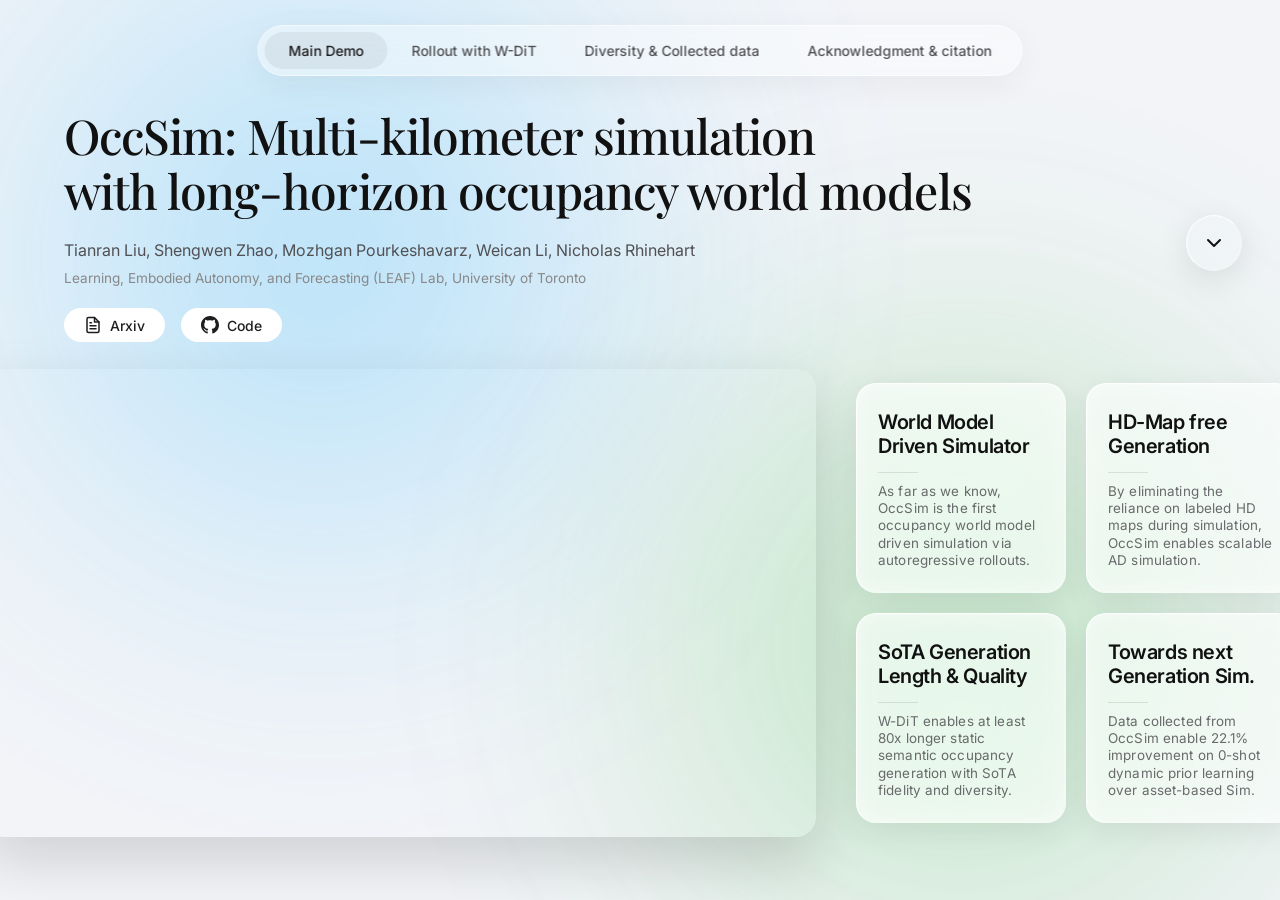
==== commit 836c8192: "figure to show diversities" ====
--- a/docs/index.html
+++ b/docs/index.html
@@ -10,19 +10,16 @@
     <script src="https://www.youtube.com/iframe_api"></script>
 </head>
 <body>
-    <!-- 左上角常驻 Logo -->
     <div id="nav-logo" class="nav-logo">OccSim</div>
-    <!-- 顶部导航栏 -->
     <nav class="glass-nav">
         <div class="nav-slider" id="nav-slider"></div>
         <a href="#main-demo" class="nav-link active" data-index="0">Main Demo</a>
         <a href="#rollout" class="nav-link" data-index="1">Rollout with W-DiT</a>
-        <a href="#diversity" class="nav-link" data-index="2">Diversity & Experiments</a>
+        <a href="#diversity" class="nav-link" data-index="2">Diversity & Collected data</a>
+        <a href="#Acknowledgement" class="nav-link" data-index="3">Acknowledgment & citation</a>
     </nav>
 
-    <!-- 滚动容器 -->
     <div class="scroll-container">
-        <!-- 第一页：Main Demo -->
         <section id="main-demo" class="page-section">
             <div class="hero-content">
                 <h1 class="title">OccSim: Multi-kilometer simulation <br> with long-horizon occupancy world models</h1>
@@ -56,9 +53,7 @@
             </div>
 
             <div class="showcase-container">
-                <!-- 主视频容器 -->
                 <div class="video-wrapper">
-                    <!-- 这个是最早的主视频，保留 controls=0 因为它始终被挡着不用交互 -->
                     <iframe
                         id="hero-video"
                         src="https://www.youtube.com/embed/ENxERMeD-a4?autoplay=1&mute=1&loop=1&playlist=ENxERMeD-a4&controls=0&rel=0&enablejsapi=1"
@@ -79,7 +74,6 @@
                     </div>
                 </div>
 
-                <!-- 玻璃卡片容器 -->
                 <div class="feature-cards" id="feature-cards">
                     <div class="card">
                         <div class="card-content">
@@ -109,7 +103,6 @@
             </div>
         </section>
 
-        <!-- 第二页：Rollout with W-DiT -->
         <section id="rollout" class="page-section">
             <div class="hero-content">
                 <h1 class="title">Over 3000 frames static semantic occupancy <br> rollouts with W-DiT for diverse road map construction</h1>
@@ -165,21 +158,15 @@
                     </div>
                 </div>
 
-
                 <div class="intro-container">
-
-                    <!-- 左侧：说明文字 -->
                     <div class="intro-text">
                         <p class="section-subtitle video-subtitle" style="margin: 0;">
                             Conditioned on the initial frame from various scenes in the Occ3D-nuScenes semantic occupancy dataset, we evaluate W-DiT's rollout capabilities across diverse driving trajectories (as illustrated in the animation on the right).
                             Feel free to explore the three distinct scenarios visualized below. Notably, our model maintains robust generation stability even across long-horizon rollouts spanning thousands of frames.
                         </p>
                     </div>
-
-                    <!-- 右侧：轨迹图 (纯 SVG 极简矢量绘制) -->
                     <div class="intro-visual">
                         <div class="traj-gallery">
-                            <!-- 全局渐变定义 -->
                             <svg style="width:0; height:0; position:absolute;" aria-hidden="true" focusable="false">
                                 <defs>
                                     <linearGradient id="trajGrad" x1="0%" y1="0%" x2="100%" y2="0%">
@@ -189,7 +176,6 @@
                                 </defs>
                             </svg>
 
-                            <!-- 1. Straight -->
                             <div class="traj-item">
                                 <svg viewBox="0 0 100 100" class="traj-svg">
                                     <line x1="20" y1="50" x2="40" y2="50" stroke="#5265ff" stroke-width="4" stroke-linecap="round"/>
@@ -199,7 +185,6 @@
                                 <span class="traj-label">Straight</span>
                             </div>
 
-                            <!-- 2. Zigzag -->
                             <div class="traj-item">
                                 <svg viewBox="0 0 100 100" class="traj-svg">
                                     <polyline points="20,80 35,50" stroke="#5265ff" stroke-width="4" fill="none" stroke-linecap="round" stroke-linejoin="round"/>
@@ -209,7 +194,6 @@
                                 <span class="traj-label">Zigzag</span>
                             </div>
 
-                            <!-- 3. Closed-loop -->
                             <div class="traj-item">
                                 <svg viewBox="0 0 100 100" class="traj-svg">
                                     <path d="M 50 85 C 25 85, 15 65, 15 45" stroke="#5265ff" stroke-width="4" fill="none" stroke-linecap="round"/>
@@ -220,19 +204,15 @@
                             </div>
                         </div>
 
-                        <!-- 极简图例 -->
                         <div class="traj-legend">
                             <div class="legend-item"><span class="legend-dot start-dot"></span>Start</div>
                             <div class="legend-item"><span class="legend-line gt-line"></span>GT (1-40)</div>
                             <div class="legend-item"><span class="legend-line ext-line"></span>Extended</div>
                         </div>
                     </div>
-
-                </div>
-
+                </div>
 
                 <div class="video-gallery-container">
-                    <!-- Thumbnail 1: Scene-039. 注意增加了 data-target 属性 -->
                     <div class="video-thumbnail-card" data-target="modal-039">
                         <div class="thumbnail-bg" style="background-image: url('figures/scene39-frame0.png');"></div>
                         <div class="play-button-overlay">
@@ -240,8 +220,6 @@
                         </div>
                         <div class="thumbnail-label">Scene-039</div>
                     </div>
-
-                    <!-- Thumbnail 2: Scene-221 -->
                     <div class="video-thumbnail-card" data-target="modal-221">
                         <div class="thumbnail-bg" style="background-image: url('figures/scene221-frame0.png');"></div>
                         <div class="play-button-overlay">
@@ -249,8 +227,6 @@
                         </div>
                         <div class="thumbnail-label">Scene-221</div>
                     </div>
-
-                    <!-- Thumbnail 3: Scene-632 -->
                     <div class="video-thumbnail-card" data-target="modal-632">
                         <div class="thumbnail-bg" style="background-image: url('figures/scene632-frame0.png');"></div>
                         <div class="play-button-overlay">
@@ -262,15 +238,116 @@
             </div>
         </section>
 
-        <!-- 第三页：Diversity & Experiments -->
         <section id="diversity" class="page-section">
-            <div class="placeholder-content">
-                <h2>Diversity & Experiments</h2>
-            </div>
+            <h1 class="title">Towards the next generation of Occupancy WM-centric simulation: <br> SoTA generation diversity & downstream pretrain</h1>
+
+            <p class="section-subtitle">
+                Given the same initial frame and the same straight trajectory, our model present SoTA generation diversity compared with previous occupancy world model. After 50s (100 frames, we use 6m/s speed to generate trajectory) <br>
+                 rollout, the branch road topology, vegetation / man-made presents obvious difference. <b style="font-weight: 600; color: #000;">Hover over the images to enlarge for better details.</b>
+            </p>
+
+            <div class="diversity-container">
+                <div class="scene-group" id="group-039">
+                    <div class="group-header">
+                        <h2>Scene-0039</h2>
+                        <p>Initial Frame & Multi-seed Rollouts</p>
+                    </div>
+                    <div class="visual-layout">
+                        <div class="initial-box">
+                            <img src="figures/diversity/scene039_init.png" alt="Initial Frame" class="zoomable-img">
+                            <span>Initial Frame</span>
+                            <div class="flow-origin"></div>
+                        </div>
+
+                    <svg class="flow-svg" viewBox="0 0 40 280">
+                        <defs>
+                            <linearGradient id="flowGrad" x1="0%" y1="0%" x2="100%" y2="0%">
+                                <stop offset="0%" stop-color="#5265ff" />
+                                <stop offset="100%" stop-color="#f5a1ff" />
+                            </linearGradient>
+                        </defs>
+                        <path class="flow-path" pathLength="100" d="M 0,140 C 12,140 20,132 20,115 L 20,45 C 20,28 28,20 40,20" />
+                        <path class="flow-path" pathLength="100" d="M 0,140 L 40,140.01" />
+                        <path class="flow-path" pathLength="100" d="M 0,140 C 12,140 20,148 20,165 L 20,235 C 20,252 28,260 40,260" />
+                    </svg>
+
+                        <div class="prediction-grid">
+                            <div class="time-labels"><span>5s</span><span>10s</span><span>25s</span><span>50s</span></div>
+                            <div class="seed-row" data-seed="999">
+                                <img class="pred-img zoomable-img" src="figures/diversity/scene039_999_5s.png">
+                                <img class="pred-img zoomable-img" src="figures/diversity/scene039_999_10s.png">
+                                <img class="pred-img zoomable-img" src="figures/diversity/scene039_999_25s.png">
+                                <img class="pred-img zoomable-img" src="figures/diversity/scene039_999_50s.png">
+                                <div class="seed-label">Seed 999</div>
+                            </div>
+                            <div class="seed-row" data-seed="2026">
+                                <img class="pred-img zoomable-img" src="figures/diversity/scene039_2026_5s.png">
+                                <img class="pred-img zoomable-img" src="figures/diversity/scene039_2026_10s.png">
+                                <img class="pred-img zoomable-img" src="figures/diversity/scene039_2026_25s.png">
+                                <img class="pred-img zoomable-img" src="figures/diversity/scene039_2026_50s.png">
+                                <div class="seed-label">Seed 2026</div>
+                            </div>
+                            <div class="seed-row" data-seed="3047">
+                                <img class="pred-img zoomable-img" src="figures/diversity/scene039_3407_5s.png">
+                                <img class="pred-img zoomable-img" src="figures/diversity/scene039_3407_10s.png">
+                                <img class="pred-img zoomable-img" src="figures/diversity/scene039_3407_25s.png">
+                                <img class="pred-img zoomable-img" src="figures/diversity/scene039_3407_50s.png">
+                                <div class="seed-label">Seed 3407</div>
+                            </div>
+                        </div>
+                    </div>
+                </div>
+
+                <div class="scene-group" id="group-105">
+                    <div class="group-header">
+                        <h2>Scene-0105</h2>
+                        <p>Initial Frame & Multi-seed Rollouts</p>
+                    </div>
+                    <div class="visual-layout">
+                        <div class="initial-box">
+                            <img src="figures/diversity/scene105_init.png" alt="Initial Frame" class="zoomable-img">
+                            <span>Initial Frame</span>
+                            <div class="flow-origin"></div>
+                        </div>
+                        <svg class="flow-svg" viewBox="0 0 40 280">
+                            <path class="flow-path" pathLength="100" d="M 0,140 C 12,140 20,132 20,115 L 20,45 C 20,28 28,20 40,20" />
+                            <path class="flow-path" pathLength="100" d="M 0,140 L 40,140.01" />
+                            <path class="flow-path" pathLength="100" d="M 0,140 C 12,140 20,148 20,165 L 20,235 C 20,252 28,260 40,260" />
+                        </svg>
+                        <div class="prediction-grid">
+                            <div class="time-labels"><span>5s</span><span>10s</span><span>25s</span><span>50s</span></div>
+                            <div class="seed-row" data-seed="999">
+                                <img class="pred-img zoomable-img" src="figures/diversity/scene105_999_5s.png">
+                                <img class="pred-img zoomable-img" src="figures/diversity/scene105_999_10s.png">
+                                <img class="pred-img zoomable-img" src="figures/diversity/scene105_999_25s.png">
+                                <img class="pred-img zoomable-img" src="figures/diversity/scene105_999_50s.png">
+                                <div class="seed-label">Seed 999</div>
+                            </div>
+                            <div class="seed-row" data-seed="2026">
+                                <img class="pred-img zoomable-img" src="figures/diversity/scene105_2026_5s.png">
+                                <img class="pred-img zoomable-img" src="figures/diversity/scene105_2026_10s.png">
+                                <img class="pred-img zoomable-img" src="figures/diversity/scene105_2026_25s.png">
+                                <img class="pred-img zoomable-img" src="figures/diversity/scene105_2026_50s.png">
+                                <div class="seed-label">Seed 2026</div>
+                            </div>
+                            <div class="seed-row" data-seed="3047">
+                                <img class="pred-img zoomable-img" src="figures/diversity/scene105_3407_5s.png">
+                                <img class="pred-img zoomable-img" src="figures/diversity/scene105_3407_10s.png">
+                                <img class="pred-img zoomable-img" src="figures/diversity/scene105_3407_25s.png">
+                                <img class="pred-img zoomable-img" src="figures/diversity/scene105_3407_50s.png">
+                                <div class="seed-label">Seed 3047</div>
+                            </div>
+                        </div>
+                    </div>
+                </div>
+            </div>
+        </section>
+
+        <section id="Acknowledgement" class="page-section">
+            <h1 class="title"> Acknowledgement & citation</h1>
         </section>
     </div>
 
-    <!-- 侧边翻页按钮 -->
     <button id="prev-page-btn" class="glass-floating-btn up-btn" aria-label="Previous Page" style="opacity: 0; pointer-events: none; transform: translateY(-50%) scale(0.8);">
         <svg viewBox="0 0 24 24" fill="none" stroke="currentColor" stroke-width="2" stroke-linecap="round" stroke-linejoin="round">
             <polyline points="18 15 12 9 6 15"></polyline>
@@ -282,11 +359,6 @@
         </svg>
     </button>
 
-    <!-- ========================================== -->
-    <!-- 视频弹窗区域：3 个独立的弹窗 -->
-    <!-- ========================================== -->
-
-    <!-- 弹窗 1：Scene-039 -->
     <div id="modal-039" class="video-modal-overlay">
         <div class="video-modal-content">
             <div class="modal-header">
@@ -302,11 +374,9 @@
                 </button>
             </div>
             <div class="modal-video-grid">
-                <!-- 039 Straight -->
                 <div class="modal-video-item">
                     <h3 class="modal-video-label">Straight Trajectory</h3>
                     <div class="modal-iframe-wrapper">
-                        <!-- 去掉 controls=0 -->
                         <iframe width="2560" height="1440" src="https://www.youtube.com/embed/-ZcNVQiOc7c?rel=0&enablejsapi=1&vq=hd1080" title="Scene 039 Straight" frameborder="0" allow="accelerometer; autoplay; clipboard-write; encrypted-media; gyroscope; picture-in-picture" allowfullscreen></iframe>
                         <div class="video-overlay modal-interactive-overlay"></div>
                         <div class="custom-controls local-controls">
@@ -320,7 +390,6 @@
                         </div>
                     </div>
                 </div>
-                <!-- 039 Zigzag -->
                 <div class="modal-video-item">
                     <h3 class="modal-video-label">Zigzag Trajectory</h3>
                     <div class="modal-iframe-wrapper">
@@ -337,7 +406,6 @@
                         </div>
                     </div>
                 </div>
-                <!-- 039 Loop -->
                 <div class="modal-video-item">
                     <h3 class="modal-video-label">Closed-loop Trajectory</h3>
                     <div class="modal-iframe-wrapper">
@@ -358,7 +426,6 @@
         </div>
     </div>
 
-    <!-- 弹窗 2：Scene-221 -->
     <div id="modal-221" class="video-modal-overlay">
         <div class="video-modal-content">
             <div class="modal-header">
@@ -374,7 +441,6 @@
                 </button>
             </div>
             <div class="modal-video-grid">
-                <!-- 221 Straight -->
                 <div class="modal-video-item">
                     <h3 class="modal-video-label">Straight Trajectory</h3>
                     <div class="modal-iframe-wrapper">
@@ -391,7 +457,6 @@
                         </div>
                     </div>
                 </div>
-                <!-- 221 Zigzag -->
                 <div class="modal-video-item">
                     <h3 class="modal-video-label">Zigzag Trajectory</h3>
                     <div class="modal-iframe-wrapper">
@@ -408,7 +473,6 @@
                         </div>
                     </div>
                 </div>
-                <!-- 221 Loop -->
                 <div class="modal-video-item">
                     <h3 class="modal-video-label">Closed-loop Trajectory</h3>
                     <div class="modal-iframe-wrapper">
@@ -429,7 +493,6 @@
         </div>
     </div>
 
-    <!-- 弹窗 3：Scene-632 (原来的) -->
     <div id="modal-632" class="video-modal-overlay">
         <div class="video-modal-content">
             <div class="modal-header">
@@ -445,7 +508,6 @@
                 </button>
             </div>
             <div class="modal-video-grid">
-                <!-- 632 Straight -->
                 <div class="modal-video-item">
                     <h3 class="modal-video-label">Straight Trajectory</h3>
                     <div class="modal-iframe-wrapper">
@@ -462,7 +524,6 @@
                         </div>
                     </div>
                 </div>
-                <!-- 632 Zigzag -->
                 <div class="modal-video-item">
                     <h3 class="modal-video-label">Zigzag Trajectory</h3>
                     <div class="modal-iframe-wrapper">
@@ -479,7 +540,6 @@
                         </div>
                     </div>
                 </div>
-                <!-- 632 Loop -->
                 <div class="modal-video-item">
                     <h3 class="modal-video-label">Closed-loop Trajectory</h3>
                     <div class="modal-iframe-wrapper">
--- a/docs/style.css
+++ b/docs/style.css
@@ -1,5 +1,4 @@
 :root {
-    /* 极度纯净的偏冷白色背景底色 */
     --bg-color: #f2f4f8;
     --text-main: #1d1d1f;
     --text-muted: #515154;
@@ -19,9 +18,6 @@
     position: relative;
 }
 
-/* ==========================================
-   高级弥散光极光背景 (Aurora Background)
-   ========================================== */
 body::before,
 body::after {
     content: '';
@@ -56,9 +52,6 @@
     100% { transform: translate(-20vw, 10vw) scale(0.8); }
 }
 
-/* ==========================================
-   滚动容器与基础布局
-   ========================================== */
 .scroll-container {
     height: 100vh;
     overflow-y: scroll;
@@ -88,9 +81,6 @@
     padding-top: 12vh;
 }
 
-/* ==========================================
-   导航栏与果冻动画
-   ========================================== */
 .glass-nav {
     position: fixed;
     top: 25px;
@@ -139,9 +129,6 @@
     transition: all 0.5s cubic-bezier(0.68, -0.55, 0.265, 1.55);
 }
 
-/* ==========================================
-   文字排版与按钮
-   ========================================== */
 .hero-content {
     max-width: 100%;
     margin-bottom: 3vh;
@@ -194,9 +181,6 @@
 .action-btn:active { transform: scale(0.98); }
 .btn-icon { width: 18px; height: 18px; margin-right: 8px; }
 
-/* ==========================================
-   视频容器区域
-   ========================================== */
 .showcase-container {
     display: flex;
     flex-direction: column;
@@ -269,14 +253,10 @@
     border-radius: 3px; pointer-events: none;
 }
 
-/* ==========================================
-   多彩折射毛玻璃卡片 (Glassmorphism Bento)
-   ========================================== */
 .feature-cards {
-    display: flex;
-    flex-direction: row;
-    justify-content: space-between;
-    gap: 8px;
+    display: grid;
+    grid-template-columns: repeat(2, 1fr);
+    gap: 16px;
     width: 100%;
     max-width: calc(45vh * 16 / 9);
     margin: 0 auto;
@@ -290,14 +270,13 @@
     border-top: 1px solid rgba(255, 255, 255, 0.9);
     border-left: 1px solid rgba(255, 255, 255, 0.9);
     box-shadow: 0 8px 32px rgba(0, 0, 0, 0.08), inset 0 0 0 1px rgba(255, 255, 255, 0.2), inset 0 0 20px rgba(255, 255, 255, 0.5);
-    border-radius: 12px;
-    padding: 12px 6px;
-    text-align: center;
+    border-radius: 16px;
+    padding: 20px 18px;
+    text-align: left;
     display: flex;
     flex-direction: column;
-    justify-content: center;
-    align-items: center;
-    flex: 1;
+    justify-content: flex-start;
+    align-items: flex-start;
     overflow: hidden;
     position: relative;
     transition: transform 0.3s ease, border-color 0.3s ease, box-shadow 0.3s ease;
@@ -322,10 +301,18 @@
 
 .card:hover::before { opacity: 1; }
 .card h3, .card p, .card .card-content { position: relative; z-index: 2; }
-.card p { display: none; }
+
+.card p {
+    display: block;
+    margin-top: 10px;
+    font-size: 0.85rem;
+    color: var(--text-muted);
+    line-height: 1.4;
+}
+
 .card h3 {
     font-family: var(--font-body);
-    font-size: 0.75rem;
+    font-size: 1rem;
     font-weight: 600;
     color: #111;
     margin-bottom: 0;
@@ -333,9 +320,6 @@
     line-height: 1.2;
 }
 
-/* ==========================================
-   右侧悬浮双向翻页按钮
-   ========================================== */
 .glass-floating-btn {
     position: fixed;
     right: 3vw;
@@ -370,10 +354,7 @@
 .down-btn:hover { transform: translateY(4px) scale(1.1) !important; }
 .down-btn:hover svg { transform: translateY(3px); }
 
-/* ==========================================
-   响应式布局 (全屏大视窗逻辑)
-   ========================================== */
-@media (min-width: 1024px) {
+@media (min-width: 1024px) and (orientation: landscape) {
     .showcase-container { flex-direction: row; justify-content: center; align-items: center; gap: 40px; max-width: 1400px; }
     .video-wrapper { flex: 0 0 auto; height: 55vh; width: calc(55vh * 16 / 9); max-width: 65vw; max-height: calc(65vw * 9 / 16); }
     .feature-cards { display: grid; grid-template-columns: repeat(2, 1fr); flex: 0 0 auto; width: 100%; max-width: 440px; gap: 20px; }
@@ -384,7 +365,7 @@
     .card p { display: block; margin-top: 25px; font-size: 0.84rem; font-weight: 400; color: #515154; line-height: 1.3; letter-spacing: 0.01em; opacity: 0.85; }
 }
 
-@media (max-height: 700px) and (min-width: 1024px) {
+@media (max-height: 700px) and (min-width: 1024px) and (orientation: landscape) {
     #main-demo { padding-top: 8vh; }
     .video-wrapper { height: 52vh; width: calc(52vh * 16 / 9); }
 }
@@ -401,9 +382,6 @@
 #rollout { background-color: rgba(255, 255, 255, 0.2); backdrop-filter: blur(20px); }
 #diversity { background-color: rgba(255, 255, 255, 0.4); backdrop-filter: blur(20px); }
 
-/* ==========================================
-   Apple Style Performance Bars (Second Page)
-   ========================================== */
 .performance-container { display: flex; flex-direction: row; gap: 2vw; margin-top: 5vh; width: 100%; }
 .perf-block { flex: 1; display: flex; flex-direction: column; gap: 5px; background: rgba(255, 255, 255, 0.35); backdrop-filter: blur(40px) saturate(150%); -webkit-backdrop-filter: blur(40px) saturate(150%); border: 1px solid rgba(255, 255, 255, 0.4); border-top: 1px solid rgba(255, 255, 255, 0.9); border-left: 1px solid rgba(255, 255, 255, 0.9); box-shadow: 0 16px 40px rgba(0, 0, 0, 0.06), inset 0 0 20px rgba(255, 255, 255, 0.3); border-radius: 28px; padding: 24px 40px; }
 .perf-title { font-family: var(--font-body); font-size: 1.1rem; font-weight: 600; color: var(--text-main); margin-bottom: -10px; }
@@ -422,19 +400,14 @@
 
 .section-subtitle { font-family: var(--font-title); font-size: 1.2rem; color: var(--text-muted); opacity: 0.85; line-height: 1.3; letter-spacing: 0.01em; margin-top: 50px; margin-bottom: -20px; animation: fadeInSubtitle 1s ease-out forwards; }
 .video-subtitle {
-    /* 恢复靠左对齐，去除了居中相关的限制 */
     text-align: left;
     max-width: 100%;
     margin-left: 0;
     margin-right: 0;
-
-    /* 字体大小保持稍微大一点点即可 */
     font-size: 1.2rem;
     line-height: 1.4;
-
-    /* 【核心】：大幅压缩上下间距，把丢掉的空间抢回来 */
-    margin-top: 4vh;      /* 距离上方性能对比框稍微拉开一点 */
-    margin-bottom: 2vh;   /* 距离下方视频的距离 */
+    margin-top: 4vh;
+    margin-bottom: 2vh;
 }
 
 @keyframes fadeInSubtitle {
@@ -442,11 +415,28 @@
     to { opacity: 0.85; transform: translateY(0); }
 }
 
-/* ==========================================
-   Video Thumbnail Gallery (Second Page)
-   ========================================== */
-.video-gallery-container { display: flex; flex-direction: row; gap: 24px; margin-top: 4vh; width: 100%; justify-content: center; }
-.video-thumbnail-card { flex: 1; aspect-ratio: 16 / 9; border-radius: 20px; overflow: hidden; position: relative; cursor: pointer; border: 4px solid rgba(255, 255, 255, 0.6); box-shadow: 0 12px 30px rgba(0, 0, 0, 0.1), inset 0 0 0 1px rgba(255, 255, 255, 0.8); transition: transform 0.4s cubic-bezier(0.25, 1, 0.25, 1), box-shadow 0.4s ease, border-color 0.4s ease; }
+.video-gallery-container {
+    display: flex;
+    flex-direction: row;
+    justify-content: center;
+    gap: 24px;
+    width: 100%;
+    max-width: 1900px;
+    margin: 2vh auto 0;
+}
+
+.video-thumbnail-card {
+    flex: 1;
+    aspect-ratio: 16 / 9;
+    border-radius: 20px;
+    overflow: hidden;
+    position: relative;
+    cursor: pointer;
+    border: 4px solid rgba(255, 255, 255, 0.6);
+    box-shadow: 0 12px 30px rgba(0, 0, 0, 0.1), inset 0 0 0 1px rgba(255, 255, 255, 0.8);
+    transition: transform 0.4s cubic-bezier(0.25, 1, 0.25, 1), box-shadow 0.4s ease, border-color 0.4s ease;
+}
+
 .thumbnail-bg { position: absolute; top: 0; left: 0; width: 100%; height: 100%; background-size: cover; background-position: center; filter: brightness(0.8) blur(2px); transition: filter 0.4s ease, transform 0.8s ease; }
 .play-button-overlay { position: absolute; top: 50%; left: 50%; transform: translate(-50%, -50%) scale(1); width: 60px; height: 60px; border-radius: 50%; background: rgba(255, 255, 255, 0.2); backdrop-filter: blur(12px) saturate(150%); -webkit-backdrop-filter: blur(12px) saturate(150%); border: 1px solid rgba(255, 255, 255, 0.5); display: flex; justify-content: center; align-items: center; color: white; transition: all 0.4s cubic-bezier(0.25, 1, 0.25, 1); z-index: 2; }
 .play-button-overlay svg { width: 28px; height: 28px; margin-left: 4px; }
@@ -458,9 +448,6 @@
 
 @media (max-width: 768px) { .video-gallery-container { flex-direction: column; gap: 20px; } }
 
-/* ==========================================
-   Video Modal (毛玻璃弹窗) 与 交互劫持
-   ========================================== */
 .video-modal-overlay { position: fixed; top: 0; left: 0; width: 100vw; height: 100vh; background: rgba(0, 0, 0, 0.5); backdrop-filter: blur(15px); -webkit-backdrop-filter: blur(15px); z-index: 9000; display: flex; justify-content: center; align-items: center; opacity: 0; pointer-events: none; transition: opacity 0.4s cubic-bezier(0.25, 1, 0.25, 1); }
 .video-modal-overlay.active { opacity: 1; pointer-events: auto; }
 
@@ -482,165 +469,208 @@
 .modal-iframe-wrapper { width: 100%; aspect-ratio: 3 / 4; border-radius: 16px; overflow: hidden; background: #000; box-shadow: 0 12px 30px rgba(0,0,0,0.15); border: 1px solid rgba(255, 255, 255, 0.3); position: relative; display: flex; justify-content: center; align-items: center; }
 .modal-iframe-wrapper iframe { width: 100%; height: 100%; transform: scale(1.035); }
 
-/* --- 交互劫持核心魔法 --- */
-/* 初始状态：遮罩不可见，允许点击原生 YouTube */
-.modal-interactive-overlay {
-    pointer-events: none;
-    z-index: 5;
-}
-/* 激活状态：阻断鼠标与 YouTube 的接触 */
-.modal-interactive-overlay.active {
-    pointer-events: auto;
-}
-
-/* 独立控制条初始状态：透明且不可点击 */
-.local-controls {
+.modal-interactive-overlay { pointer-events: none; z-index: 5; }
+.modal-interactive-overlay.active { pointer-events: auto; }
+
+.local-controls { position: absolute; bottom: 20px; left: 50%; transform: translateX(-50%); width: 85%; opacity: 0; pointer-events: none; z-index: 10; transition: opacity 0.4s ease; }
+.local-controls.visible { opacity: 1; pointer-events: auto; }
+
+@media (max-width: 1024px) { .modal-video-grid { grid-template-columns: 1fr; } .video-modal-content { max-height: 90vh; overflow-y: auto; } }
+
+.intro-visual { flex: 0.5; background: rgba(255, 255, 255, 0.4); backdrop-filter: blur(20px) saturate(150%); -webkit-backdrop-filter: blur(20px) saturate(150%); border: 1px solid rgba(255, 255, 255, 0.5); border-radius: 20px; padding: 15px 15px 12px; box-shadow: 0 12px 32px rgba(0, 0, 0, 0.05); display: flex; flex-direction: column; justify-content: center; align-items: center; }
+
+.traj-gallery { display: flex; width: 100%; justify-content: center; gap: 120px; align-items: center; margin-bottom: 10px; }
+.traj-item { display: flex; flex-direction: column; align-items: center; gap: 8px; }
+.traj-svg { width: 80px; height: 80px; overflow: visible; transition: transform 0.3s cubic-bezier(0.25, 1, 0.25, 1); }
+.traj-item:hover .traj-svg { transform: scale(1.1) translateY(-5px); }
+.traj-label { font-family: var(--font-body); font-size: 0.9rem; font-weight: 600; color: var(--text-main); letter-spacing: -0.01em; }
+.traj-legend { display: flex; gap: 15px; background: rgba(0, 0, 0, 0.04); padding: 4px 12px; border-radius: 50px; }
+.legend-item { display: flex; align-items: center; gap: 6px; font-family: var(--font-body); font-size: 0.8rem; color: var(--text-muted); }
+.legend-dot { width: 8px; height: 8px; border-radius: 50%; }
+.legend-dot.start-dot { background: #111; border: 2px solid #fff; box-shadow: 0 1px 3px rgba(0,0,0,0.2); }
+.legend-line { width: 16px; height: 3px; border-radius: 2px; }
+.legend-line.gt-line { background: #5265ff; }
+.legend-line.ext-line { background: linear-gradient(90deg, #5265ff 0%, #f5a1ff 100%); background-image: repeating-linear-gradient(90deg, transparent, transparent 3px, #a453ff 3px, #a453ff 6px); }
+
+.intro-container { display: flex; flex-direction: row; align-items: center; justify-content: space-between; gap: 4vw; margin-top: 4vh; margin-bottom: 4vh; width: 100%; }
+.intro-text { flex: 1.2; }
+
+@media (max-width: 1024px) { .intro-container { flex-direction: column; gap: 20px; } }
+
+/* ==========================================
+   第三页：多样性展示 (Diversity Section)
+   ========================================== */
+#diversity {
+    padding-top: 10vh;
+}
+
+#diversity .section-subtitle {
+    margin-top: 10px; /* 默认是 50px，现在改小让它贴近标题 */
+    margin-bottom: 2vh; /* 顺便微调一下和下方图片的间距 */
+}
+
+/* 1. 全局容器：极限靠近 */
+.diversity-container {
+    display: flex;
+    flex-direction: row;
+    justify-content: center;
+    gap: 1vw;                /* 🌟 极致缩小两大块的中间缝隙 */
+    width: 100%;
+    max-width: 98vw;         /* 占满整个屏幕 */
+    margin: 0 auto;
+    align-items: flex-start;
+}
+
+/* 2. 单个场景 Box：移除多余内边距 */
+.scene-group {
+    flex: 1;
+    padding: 0 5px;          /* 🌟 上下为0，左右仅留 5px 的极小边距 */
+    display: flex;
+    flex-direction: column;
+    align-items: flex-start;
+}
+
+.group-header {
+    margin-bottom: 2vh;
+    text-align: left;
+    width: 100%;
+}
+
+.group-header h2 {
+    font-family: var(--font-title);
+    font-size: 1.8rem;
+    margin-bottom: 5px;
+}
+
+.group-header p {
+    font-size: 0.9rem;
+    color: var(--text-muted);
+}
+
+.visual-layout {
+    display: flex;
+    align-items: center;
+    justify-content: space-between;
+    width: 100%;
+    position: relative;
+}
+
+/* 3. 左侧初始帧：压缩占用比例，把空间让给右侧 */
+.initial-box {
+    flex: 0 0 14%;           /* 🌟 从原来的 20% 压缩到 14% */
+    max-width: 140px;        /* 🌟 缩小最大宽度限制 */
+    position: relative;
+    text-align: center;
+}
+
+.initial-box img {
+    width: 100%;
+    border-radius: 12px;
+    box-shadow: 0 10px 30px rgba(0,0,0,0.1);
+    border: 2px solid white;
+}
+
+.initial-box span {
+    display: block;
+    margin-top: 10px;
+    font-size: 0.8rem;
+    font-weight: 600;
+}
+
+/* 4. 中间箭头：压缩左右两边的空白 */
+.flow-svg {
+    flex: 0 0 40px;
+    width: 40px;
+    min-width: 40px;
+    height: 280px;
+    margin: 0 5px;           /* 🌟 左右 Margin 从 15px 缩减到 5px */
+    overflow: visible;
+}
+
+.flow-path {
+    fill: none;
+    stroke: url(#flowGrad);
+    stroke-width: 3;
+    stroke-linecap: round;
+    stroke-linejoin: round;
+    vector-effect: non-scaling-stroke;
+    stroke-dasharray: 100;
+    stroke-dashoffset: 100;
+    transition: stroke-dashoffset 0.8s ease-in-out;
+}
+
+/* 5. 预测网格区：现在它获得了前面省下来的所有空间！ */
+.prediction-grid {
+    flex: 1;
+    min-width: 0;
+    display: flex;
+    flex-direction: column;
+    gap: 1.5vh;
+    position: relative;
+}
+
+.time-labels {
     position: absolute;
-    bottom: 20px;
-    left: 50%;
-    transform: translateX(-50%);
-    width: 85%;
+    top: -35px;
+    left: 0;
+    width: 100%;
+    display: flex;
+    justify-content: space-between;
+    padding: 0;
+    font-size: 1rem;
+    font-weight: 800;
+    color: #555;
+}
+
+.time-labels span {
+    width: 24.8%;            /* 🌟 必须与下方图片的比例保持一致 */
+    text-align: center;
+}
+
+.seed-row {
+    display: flex;
+    justify-content: space-between;
+    align-items: center;
+    position: relative;
+}
+
+/* 6. 单张预测图片：占比拉满 */
+.pred-img {
+    width: 24.8%;            /* 🌟 极限撑满剩余宽度（原来是24.5%） */
+    border-radius: 8px;
     opacity: 0;
-    pointer-events: none;
-    z-index: 10;
-    transition: opacity 0.4s ease;
-}
-/* 激活状态：显示我们自己的进度条，允许点击 */
-.local-controls.visible {
+    transform: scale(0.8) translateX(-10px);
+    transition: opacity 0.6s cubic-bezier(0.25, 1, 0.5, 1), transform 0.6s cubic-bezier(0.25, 1, 0.5, 1);
+    position: relative;
+    z-index: 1;
+}
+
+.seed-label {
+    display: none;
+}
+
+.diversity-container.active .flow-path {
+    stroke-dashoffset: 0;
+}
+
+.diversity-container.active .pred-img.show {
     opacity: 1;
-    pointer-events: auto;
-}
-
-@media (max-width: 1024px) { .modal-video-grid { grid-template-columns: 1fr; } .video-modal-content { max-height: 90vh; overflow-y: auto; } }
-
-
-/* ==========================================
-   纯前端极简轨迹图表 (SVG Infographic)
-   ========================================== */
-.intro-visual {
-    flex: 0.5;
-    background: rgba(255, 255, 255, 0.4);
-    backdrop-filter: blur(20px) saturate(150%);
-    -webkit-backdrop-filter: blur(20px) saturate(150%);
-    border: 1px solid rgba(255, 255, 255, 0.5);
-    border-radius: 20px;
-    padding: 15px 15px 12px; /* 上左右下留白 */
-    box-shadow: 0 12px 32px rgba(0, 0, 0, 0.05);
-    display: flex;
-    flex-direction: column;
-    justify-content: center;
-    align-items: center;
-}
-
-.traj-gallery {
-    display: flex;
-    width: 100%;
-
-    /* 👇 1. 改成居中对齐 */
-    justify-content: center;
-
-    /* 👇 2. 新增 gap 属性，这个数值就是图标之间的距离！(你可以自由调整 30px, 50px, 80px 等) */
-    gap: 120px;
-
-    align-items: center;
-    margin-bottom: 10px;
-}
-.traj-item {
-    display: flex;
-    flex-direction: column;
-    align-items: center;
-    gap: 8px;
-
-}
-
-/* SVG 尺寸和动画 */
-.traj-svg {
-    width: 80px;
-    height: 80px;
-    overflow: visible;
-    /* 增加悬浮放大的微交互 */
-    transition: transform 0.3s cubic-bezier(0.25, 1, 0.25, 1);
-}
-
-.traj-item:hover .traj-svg {
-    transform: scale(1.1) translateY(-5px);
-}
-
-/* 轨迹底部文字标签 */
-.traj-label {
-    font-family: var(--font-body);
-    font-size: 0.9rem;
-    font-weight: 600;
-    color: var(--text-main);
-    letter-spacing: -0.01em;
-}
-
-/* 极简图例区域 */
-.traj-legend {
-    display: flex;
-    gap: 15px;
-    background: rgba(0, 0, 0, 0.04);
-    padding: 4px 12px;
-    border-radius: 50px;
-}
-
-.legend-item {
-    display: flex;
-    align-items: center;
-    gap: 6px;
-    font-family: var(--font-body);
-    font-size: 0.8rem;
-    color: var(--text-muted);
-}
-
-.legend-dot {
-    width: 8px;
-    height: 8px;
-    border-radius: 50%;
-}
-.legend-dot.start-dot {
-    background: #111;
-    border: 2px solid #fff;
-    box-shadow: 0 1px 3px rgba(0,0,0,0.2);
-}
-
-.legend-line {
-    width: 16px;
-    height: 3px;
-    border-radius: 2px;
-}
-.legend-line.gt-line {
-    background: #5265ff;
-}
-.legend-line.ext-line {
-    background: linear-gradient(90deg, #5265ff 0%, #f5a1ff 100%);
-    /* 模拟虚线效果 */
-    background-image: repeating-linear-gradient(90deg, transparent, transparent 3px, #a453ff 3px, #a453ff 6px);
-}
-
-
-/* ==========================================
-   图文并排布局 (Intro Container)
-   ========================================== */
-.intro-container {
-    display: flex;
-    flex-direction: row;
-    align-items: center;         /* 垂直居中 */
-    justify-content: space-between;
-    gap: 4vw;                    /* 左右间距 */
-    margin-top: 4vh;             /* 距离上方对比条 */
-    margin-bottom: 4vh;          /* 距离下方视频画廊 */
-    width: 100%;
-}
-
-.intro-text {
-    flex: 1.2;                     /* 占据左侧一半 */
-}
-
-/* 移动端适配 */
-@media (max-width: 1024px) {
-    .intro-container {
-        flex-direction: column;
-        gap: 20px;
-    }
+    transform: scale(1) translateX(0);
+}
+
+/* ============================================================
+   自身毛玻璃效果：仅为克隆出来的放大图片加上毛玻璃底色
+   ============================================================ */
+.zoomable-img {
+    cursor: zoom-in;
+}
+
+.cloned-zoom-img {
+    backface-visibility: hidden;
+    will-change: transform, box-shadow;
+
+    /* 👉 核心魔法：直接在这里给透明图片糊上一层半透明白色的毛玻璃 */
+    background: rgba(255, 255, 255, 0.4) !important;
+    backdrop-filter: blur(20px) !important;
+    -webkit-backdrop-filter: blur(20px) !important;
 }
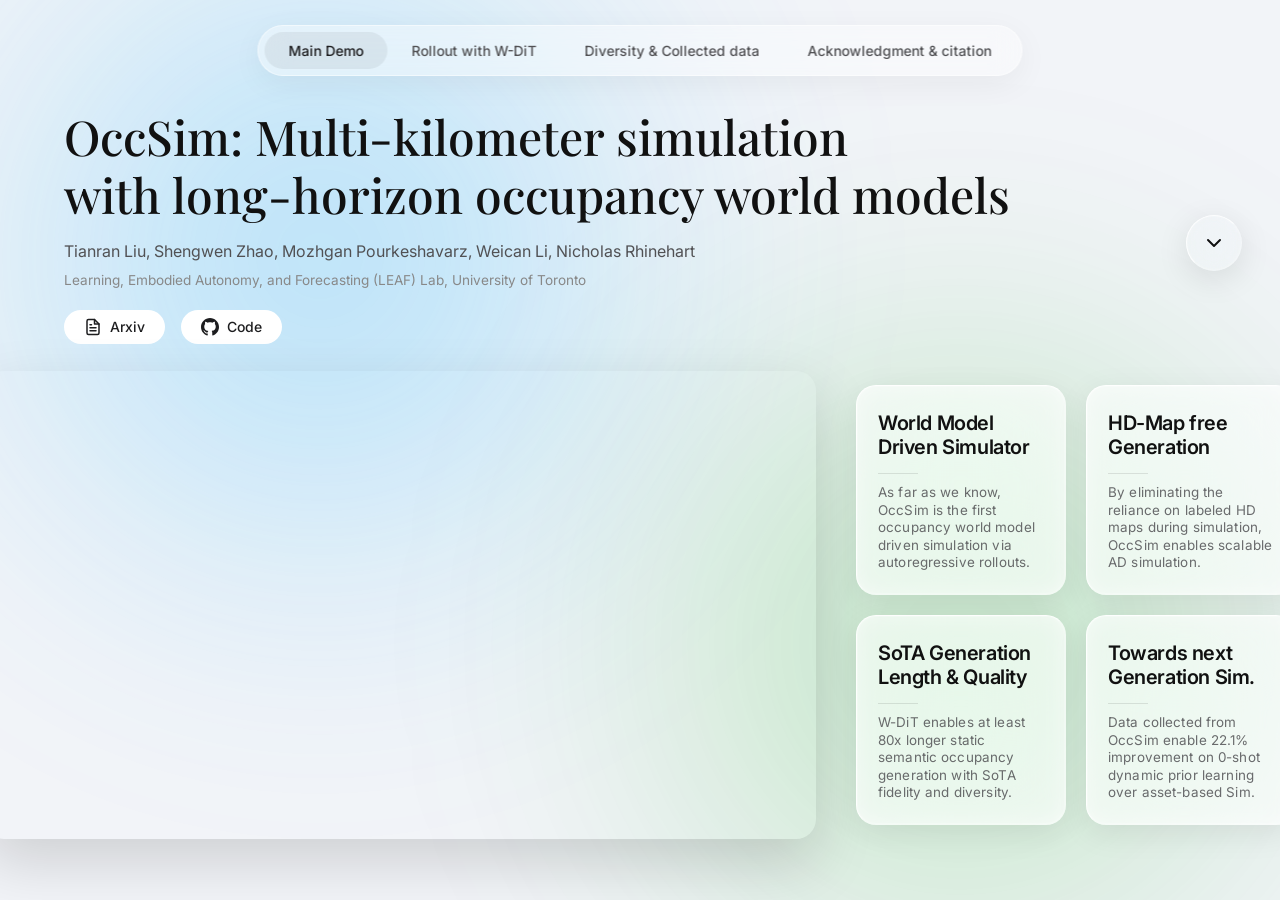
==== commit adf9b55d: "Fix some bugs in progress bar" ====
--- a/docs/index.html
+++ b/docs/index.html
@@ -243,7 +243,7 @@
 
             <p class="section-subtitle">
                 Given the same initial frame and the same straight trajectory, our model present SoTA generation diversity compared with previous occupancy world model. After 50s (100 frames, we use 6m/s speed to generate trajectory) <br>
-                 rollout, the branch road topology, vegetation / man-made presents obvious difference. <b style="font-weight: 600; color: #000;">Hover over the images to enlarge for better details.</b>
+                 rollout, the branch road topology, vegetation / man-made presents obvious difference (random seed 999 / 2026 / 3407). <b style="font-weight: 600; color: #000;">Hover over the images to enlarge for better details.</b>
             </p>
 
             <div class="diversity-container">
@@ -341,10 +341,127 @@
                     </div>
                 </div>
             </div>
+
+            <div class="intro-container" style="margin-top: 5vh; margin-bottom: 1vh;">
+                <div class="intro-text">
+                    <p class="section-subtitle video-subtitle" style="margin: 0; font-size: 1.05rem; line-height: 1.4;">
+                        HD-map-free generation enables the scaling of driving scenario and construct complex road networks. By integrating real-world agent assets and control algorithms onto this foundation,
+                        we facilitate effective pre-training for occupancy forecasting models. Models trained on data synthesized by OccSim (pre-trained on Waymo Occ) significantly outperform those trained on equivalent Carla datasets in 0-shot tests on UniScenes.
+                        <b style="font-weight: 600; color: #000;">Even in the worst-case scenario (OccWorld), data collected from OccSim provides an 11% performance boost over Carla data, which further scales to 22.1% with 5x data expansion.</b>
+                    </p>
+                </div>
+            </div>
+
+            <div class="performance-container" style="margin-top: 2vh;">
+                <div class="perf-block">
+                    <h3 class="perf-title">OccWorld 3s average IoU (Deterministic Model)</h3>
+                    <div class="apple-perf-item">
+                        <div class="apple-bar-row">
+                            <div class="apple-bar-track">
+                                <div class="apple-bar gradient-bar" data-width="100%"></div>
+                            </div>
+                            <div class="apple-value highlight">18.08</div>
+                        </div>
+                        <div class="apple-label">OccSim (Ours 5x)</div>
+                    </div>
+                    <div class="apple-perf-item">
+                        <div class="apple-bar-row">
+                            <div class="apple-bar-track">
+                                <div class="apple-bar gradient-bar" data-width="91%"></div>
+                            </div>
+                            <div class="apple-value highlight">16.41</div>
+                        </div>
+                        <div class="apple-label">OccSim (Ours)</div>
+                    </div>
+                    <div class="apple-perf-item">
+                        <div class="apple-bar-row">
+                            <div class="apple-bar-track">
+                                <div class="apple-bar gray-bar" data-width="82%"></div>
+                            </div>
+                            <div class="apple-value text-muted">14.81</div>
+                        </div>
+                        <div class="apple-label">Pre-train on Carla</div>
+                    </div>
+                </div>
+
+                <div class="perf-block">
+                    <h3 class="perf-title">OccFM 3s average IoU (Stochastic Model)</h3>
+                    <div class="apple-perf-item">
+                        <div class="apple-bar-row">
+                            <div class="apple-bar-track">
+                                <div class="apple-bar gradient-bar" data-width="100%"></div>
+                            </div>
+                            <div class="apple-value highlight">21.40</div>
+                        </div>
+                        <div class="apple-label">OccSim (Ours 5x)</div>
+                    </div>
+                    <div class="apple-perf-item">
+                        <div class="apple-bar-row">
+                            <div class="apple-bar-track">
+                                <div class="apple-bar gradient-bar" data-width="69%"></div>
+                            </div>
+                            <div class="apple-value highlight">14.72</div>
+                        </div>
+                        <div class="apple-label">OccSim (Ours)</div>
+                    </div>
+                    <div class="apple-perf-item">
+                        <div class="apple-bar-row">
+                            <div class="apple-bar-track">
+                                <div class="apple-bar gray-bar" data-width="32%"></div>
+                            </div>
+                            <div class="apple-value text-muted">6.94</div>
+                        </div>
+                        <div class="apple-label">Pre-train on Carla</div>
+                    </div>
+                </div>
+            </div>
+
         </section>
 
         <section id="Acknowledgement" class="page-section">
-            <h1 class="title"> Acknowledgement & citation</h1>
+            <div class="ack-content">
+                <div id="rain-container" style="position: absolute; top: 0; left: 0; width: 100%; height: 100%; pointer-events: none; z-index: 0;"></div>
+
+                <h1 class="title">Acknowledgement & citation</h1>
+                <p class="ack-intro">This research was enabled in part by the following programs; we appreciate the resources provided:</p>
+
+                <ul class="ack-list">
+                    <li>
+                        <strong>NVIDIA Applied Research Program:</strong> We gratefully acknowledge the generous computes support, which significantly accelerated our model training.
+                    </li>
+                    <li>
+                        <strong>Digital Research Alliance of Canada:</strong> For providing the computational infrastructure and Nibi, Trillium and Narval cluster.
+                    </li>
+                    <li>
+                        <strong>Google TPU Research Cloud:</strong> For additional TPU resources grants at Google GCP.
+                    </li>
+                </ul>
+
+                <p class="ack-intro" style="margin-top: 50px;">Please use following format to cite our work if you find it's interesting</p>
+
+                <div class="cite-box">
+                    <pre id="bibtex-code">@article{liu2026occsim,
+  title={OccSim: Multi-kilometer Simulation with Long-horizon Occupancy World Models},
+  author={Liu, Tianran and Zhao, Shengwen and Pourkeshavarz, Mozhgan and Li, Weican and Rhinehart, Nicholas},
+  journal={arXiv preprint arXiv:2603.28887},
+  year={2026}
+}</pre>
+                    <button id="copy-bib-btn" class="copy-btn">
+                        <svg viewBox="0 0 24 24" fill="none" stroke="currentColor" stroke-width="2" stroke-linecap="round" stroke-linejoin="round" class="copy-icon">
+                            <rect x="9" y="9" width="13" height="13" rx="2" ry="2"></rect>
+                            <path d="M5 15H4a2 2 0 0 1-2-2V4a2 2 0 0 1 2-2h9a2 2 0 0 1 2 2v1"></path>
+                        </svg>
+                        <span>Copy</span>
+                    </button>
+                </div>
+
+                <div class="footer-logo-container">
+                    <a href="https://leaf.utias.utoronto.ca/" target="_blank">
+                        <img src="figures/leaf_template_logo.png" alt="LEAF Lab, Vector Institute, and UofT Logos" class="footer-logo">
+                    </a>
+                </div>
+
+            </div>
         </section>
     </div>
 
--- a/docs/style.css
+++ b/docs/style.css
@@ -54,20 +54,20 @@
 
 .scroll-container {
     height: 100vh;
-    overflow-y: scroll;
-    scroll-snap-type: y mandatory;
+    overflow-y: auto; /* 改为 auto */
+    scroll-snap-type: y proximity; /* 改为 proximity，这样在内容过长时滚动更自然 */
     scroll-behavior: smooth;
 }
 
 .page-section {
-    height: 100vh;
+    min-height: 100vh; /* 保证至少占满一屏 */
+    height: auto;      /* 允许根据内容自动调整高度，不再强制死守一屏 */
     width: 100vw;
     scroll-snap-align: start;
-    position: relative;
-    padding: 12vh 5% 0;
+    padding: 100px 5% 60px; /* 增加上下留白，防止被导航栏遮挡 */
     display: flex;
     flex-direction: column;
-    justify-content: flex-start;
+    justify-content: center; /* 内容居中 */
 }
 
 .section-content {
@@ -100,6 +100,7 @@
     max-width: 95vw;
     overflow-x: auto;
     scrollbar-width: none;
+    will-change: transform;
 }
 
 .glass-nav::-webkit-scrollbar { display: none; }
@@ -136,11 +137,11 @@
 
 .title {
     font-family: var(--font-title);
-    font-size: 3rem;
+    /* 使用 clamp 让字体在 1.8rem 到 3rem 之间根据窗口大小自动缩放 */
+    font-size: clamp(1.8rem, 5vw, 3rem);
     font-weight: 500;
-    line-height: 1.15;
-    letter-spacing: -0.02em;
-    margin-bottom: 1.2rem;
+    line-height: 1.2;
+    margin-bottom: 1rem;
     color: #111;
 }
 
@@ -370,6 +371,12 @@
     .video-wrapper { height: 52vh; width: calc(52vh * 16 / 9); }
 }
 
+@media (max-height: 600px), (max-width: 1024px) {
+    .scroll-container {
+        scroll-snap-type: none; /* 小窗口下允许自由滚动，不再强制对齐 */
+    }
+}
+
 .author-link { color: var(--text-muted); text-decoration: none; transition: color 0.3s ease; position: relative; }
 .author-link:hover { color: var(--text-main); }
 .author-link::after { content: ''; position: absolute; width: 0; height: 1px; bottom: -2px; left: 0; background-color: var(--text-main); transition: width 0.3s ease; }
@@ -396,6 +403,40 @@
 .apple-value.text-muted { color: #86868b; }
 .apple-label { font-family: var(--font-body); font-size: 1rem; color: var(--text-main); }
 
+/* ==========================================
+   仅针对第三页 (#diversity) 缩小的性能对比图样式
+   ========================================== */
+
+/* 1. 缩小容器间距 */
+#diversity .performance-container { display: flex; flex-direction: row; gap: 2vw; margin-top: 2vh; width: 100%; }
+
+/* 2. 缩小卡片本身的内边距和圆角 */
+#diversity .perf-block {
+    flex: 1; display: flex; flex-direction: column; gap: 2px;
+    background: rgba(255, 255, 255, 0.35); backdrop-filter: blur(40px) saturate(150%); -webkit-backdrop-filter: blur(40px) saturate(150%);
+    border: 1px solid rgba(255, 255, 255, 0.4); border-top: 1px solid rgba(255, 255, 255, 0.9); border-left: 1px solid rgba(255, 255, 255, 0.9);
+    box-shadow: 0 16px 40px rgba(0, 0, 0, 0.06), inset 0 0 20px rgba(255, 255, 255, 0.3);
+    border-radius: 20px;
+    padding: 16px 28px;
+}
+
+/* 3. 缩小标题字体 */
+#diversity .perf-title { font-family: var(--font-body); font-size: 0.95rem; font-weight: 600; color: var(--text-main); margin-bottom: 0px; }
+
+#diversity .apple-perf-item { display: flex; flex-direction: column; gap: 2px; }
+
+/* 4. 缩小进度条和数字的距离 */
+#diversity .apple-bar-row { display: flex; align-items: center; gap: 12px; }
+
+/* 5. 缩小进度条的粗细 */
+#diversity .apple-bar-track { flex-grow: 1; height: 6px; background-color: transparent; border-radius: 4px; }
+
+/* 6. 大幅缩小数字的字体大小 */
+#diversity .apple-value { font-family: var(--font-body); font-size: 1.6rem; font-weight: 500; line-height: 1; min-width: 60px; text-align: right; letter-spacing: -0.02em; }
+
+/* 7. 缩小底部小标签的字体大小 */
+#diversity .apple-label { font-family: var(--font-body); font-size: 0.85rem; color: var(--text-main); margin-top: -2px;}
+
 @media (max-width: 1024px) { .performance-container { flex-direction: column; gap: 50px; } }
 
 .section-subtitle { font-family: var(--font-title); font-size: 1.2rem; color: var(--text-muted); opacity: 0.85; line-height: 1.3; letter-spacing: 0.01em; margin-top: 50px; margin-bottom: -20px; animation: fadeInSubtitle 1s ease-out forwards; }
@@ -673,4 +714,253 @@
     background: rgba(255, 255, 255, 0.4) !important;
     backdrop-filter: blur(20px) !important;
     -webkit-backdrop-filter: blur(20px) !important;
-}+}
+
+
+/* ============================================================
+   第四页：致谢与引用 (Acknowledgement & citation)
+   ============================================================ */
+.ack-content {
+    max-width: 900px;
+    margin: 5vh auto 0; /* 居中并向下空出一点距离 */
+    text-align: left;
+    width: 100%;
+}
+
+.ack-intro {
+    font-size: 1.15rem;
+    color: var(--text-muted);
+    margin-bottom: 30px;
+    line-height: 1.6;
+}
+
+/* 现代版 itemize 容器 */
+.ack-list {
+    list-style-type: none; /* 移除默认的丑陋黑点 */
+    padding-left: 0;
+    display: flex;
+    flex-direction: column;
+    gap: 16px; /* 每个项目之间的间距 */
+}
+
+/* 列表项：做成玻璃卡片的样式 */
+.ack-list li {
+    position: relative;
+    font-size: 1.05rem;
+    color: var(--text-main);
+    line-height: 1.6;
+
+    /* 玻璃卡片背景 */
+    background: rgba(255, 255, 255, 0.4);
+    backdrop-filter: blur(10px);
+    -webkit-backdrop-filter: blur(10px);
+    border: 1px solid rgba(255, 255, 255, 0.6);
+    border-radius: 16px;
+    padding: 20px 24px 20px 50px; /* 左侧留出 50px 给自定义小圆点 */
+    box-shadow: 0 4px 15px rgba(0, 0, 0, 0.03);
+
+    /* 悬浮动画过渡 */
+    transition: transform 0.3s cubic-bezier(0.25, 1, 0.25, 1), box-shadow 0.3s ease, background 0.3s ease;
+}
+
+/* 鼠标放上去时的互动效果 */
+.ack-list li:hover {
+    transform: translateX(10px); /* 整体向右微微滑动 */
+    background: rgba(255, 255, 255, 0.7);
+    box-shadow: 0 8px 25px rgba(0, 0, 0, 0.08);
+    border-color: rgba(255, 255, 255, 1);
+}
+
+/* 自定义高颜值发光小圆点 (伪元素) */
+.ack-list li::before {
+    content: '';
+    position: absolute;
+    left: 24px;
+    top: 28px; /* 根据你的字体大小，微调这个数值让圆点和第一行文字垂直居中 */
+    width: 8px;
+    height: 8px;
+    background-color: #8e44ff; /* 使用你网页主题的紫色 */
+    border-radius: 50%;
+    box-shadow: 0 0 10px rgba(142, 68, 255, 0.5); /* 发光效果 */
+    transition: transform 0.3s ease;
+}
+
+.ack-list li:hover::before {
+    transform: scale(1.5); /* 鼠标悬浮时，小圆点也会跟着变大 */
+}
+
+/* 机构名字加粗部分 */
+.ack-list li strong {
+    font-weight: 600;
+    color: #111;
+}
+
+/* ============================================================
+   第四页：引用代码盒样式 (Citation Code Box)
+   ============================================================ */
+.cite-box {
+    position: relative;
+    background: rgba(0, 0, 0, 0.04); /* 稍深的背景色，体现代码块质感 */
+    backdrop-filter: blur(10px);
+    border: 1px solid rgba(0, 0, 0, 0.08);
+    border-radius: 16px;
+    padding: 24px;
+    margin-top: 20px;
+    transition: all 0.3s ease;
+}
+
+.cite-box pre {
+    margin: 0;
+    font-family: 'Courier New', Courier, monospace; /* 使用等宽字体 */
+    font-size: 0.95rem;
+    line-height: 1.6;
+    color: #333;
+    white-space: pre-wrap; /* 自动换行防止溢出 */
+    word-break: break-all;
+}
+
+/* 复制按钮样式 */
+.copy-btn {
+    position: absolute;
+    top: 15px;
+    right: 15px;
+    display: flex;
+    align-items: center;
+    gap: 8px;
+    padding: 8px 16px;
+    background: #ffffff;
+    border: 1px solid rgba(0, 0, 0, 0.1);
+    border-radius: 10px;
+    font-size: 0.85rem;
+    font-weight: 600;
+    color: #111;
+    cursor: pointer;
+    box-shadow: 0 4px 12px rgba(0, 0, 0, 0.05);
+    transition: all 0.2s cubic-bezier(0.25, 1, 0.5, 1);
+}
+
+.copy-btn:hover {
+    background: #f8f8f8;
+    transform: translateY(-2px);
+    box-shadow: 0 6px 15px rgba(0, 0, 0, 0.1);
+}
+
+.copy-btn:active {
+    transform: scale(0.96);
+}
+
+.copy-icon {
+    width: 16px;
+    height: 16px;
+}
+
+/* ============================================================
+   第四页：底部实验室与赞助商 Logo (Footer Logo)
+   ============================================================ */
+.footer-logo-container {
+    display: flex;
+    justify-content: center;
+    align-items: center;
+    margin-top: 8vh;       /* 与上方的引用代码框拉开足够的呼吸空间 */
+    padding-bottom: 4vh;   /* 距离页面最底部留白 */
+    width: 100%;
+
+    /* 默认微微透明，显得克制且有高级感 */
+    opacity: 0.75;
+    transition: opacity 0.4s ease, transform 0.4s cubic-bezier(0.25, 1, 0.5, 1);
+}
+
+/* 鼠标悬浮时的交互反馈 */
+.footer-logo-container:hover {
+    opacity: 1;              /* 恢复完全清晰 */
+    transform: translateY(-4px); /* 轻轻向上浮动 */
+}
+
+.footer-logo {
+    width: 85%;              /* 移动端响应式：最多占屏幕 85% */
+    max-width: 380px;        /* PC 端限制最大宽度，防止 Logo 被拉得过于巨大 */
+    height: auto;
+    object-fit: contain;
+
+    /* 针对透明底 PNG 的神级属性：根据图片内容的形状投射极为柔和的弥散阴影 */
+    filter: drop-shadow(0 10px 20px rgba(0, 0, 0, 0.06));
+}
+
+
+/* ==========================================
+   最后一页彩蛋：GPU 与 小蛋糕雨
+   ========================================== */
+@keyframes fallingRain {
+    0% {
+        transform: translateY(-10vh) rotate(0deg);
+        opacity: 1;
+    }
+    100% {
+        transform: translateY(110vh) rotate(360deg);
+        opacity: 0;
+    }
+}
+
+.rain-item {
+    position: absolute;
+    top: -100px; /* 稍微调高一点，确保大图片完全在屏幕外生成 */
+    user-select: none;
+    will-change: transform;
+    animation: fallingRain linear forwards;
+    display: flex;
+    justify-content: center;
+    align-items: center;
+}
+
+/* 🌟 新增：控制真实图片的大小和质感 */
+.rain-img {
+    width: 80px; /* 统一控制图片基础宽度，如果觉得太大或太小可以在这里修改 */
+    height: auto;
+    object-fit: contain;
+    /* 给 PNG 透明图加上非常柔和的弥散阴影，增加 3D 浮空感 */
+    filter: drop-shadow(0 15px 25px rgba(0, 0, 0, 0.15));
+}
+
+/* 🌟 可选：如果是 GPU，可以稍微加一点隐约的绿光阴影 */
+.gpu-img {
+    filter: drop-shadow(0 10px 20px rgba(118, 185, 0, 0.3));
+}
+
+/* --- 针对中等屏幕（如平板）的优化 --- */
+@media (max-width: 1100px) {
+    .nav-logo {
+        font-size: 1.2rem; /* 缩小 Logo 字号 */
+        top: 28px;
+        left: 3vw;
+    }
+}
+
+/* --- 针对小窗口（如 GitHub 预览或手机）的优化 --- */
+@media (max-width: 850px) {
+    /* 1. 隐藏左上角固定 Logo，防止与导航栏重叠 */
+    .nav-logo {
+        display: none;
+    }
+
+    /* 2. 强化导航栏的模糊和遮盖能力 */
+    .glass-nav {
+        width: 92%; /* 稍微加宽一点，利用空间 */
+        padding: 4px;
+        /* 提高背景不透明度和模糊度，彻底解决重合时的视觉混乱 */
+        background: rgba(255, 255, 255, 0.75);
+        backdrop-filter: blur(30px) saturate(180%);
+        -webkit-backdrop-filter: blur(30px) saturate(180%);
+        border: 1px solid rgba(255, 255, 255, 0.5);
+    }
+
+    .nav-link {
+        padding: 8px 12px;
+        font-size: 12px; /* 缩小导航文字 */
+    }
+}
+
+@media (max-width: 1250px) {
+    .nav-logo {
+        display: none !important;
+    }
+}
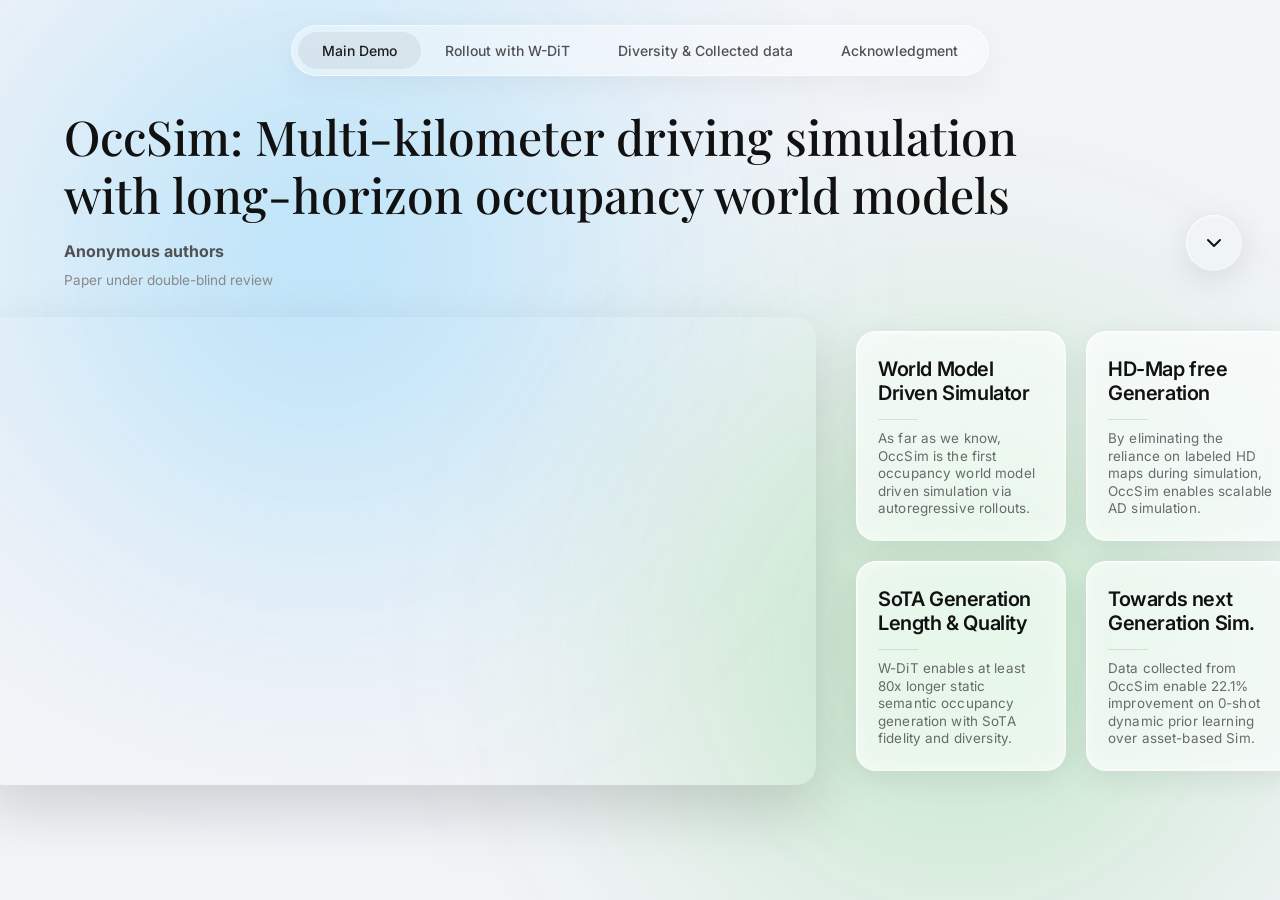
==== commit 5d6fe4c3: "Anonymous submission snapshot for double-blind review" ====
--- a/docs/index.html
+++ b/docs/index.html
@@ -7,7 +7,6 @@
     <link rel="icon" type="image/png" href="figures/logo.png">
     <link rel="stylesheet" href="style.css">
     <link href="https://fonts.googleapis.com/css2?family=Playfair+Display:wght@400;500&family=Inter:wght@300;400;500;600&display=swap" rel="stylesheet">
-    <script src="https://www.youtube.com/iframe_api"></script>
 </head>
 <body>
     <div id="nav-logo" class="nav-logo">OccSim</div>
@@ -16,52 +15,29 @@
         <a href="#main-demo" class="nav-link active" data-index="0">Main Demo</a>
         <a href="#rollout" class="nav-link" data-index="1">Rollout with W-DiT</a>
         <a href="#diversity" class="nav-link" data-index="2">Diversity & Collected data</a>
-        <a href="#Acknowledgement" class="nav-link" data-index="3">Acknowledgment & citation</a>
+        <a href="#Acknowledgement" class="nav-link" data-index="3">Acknowledgment</a>
     </nav>
 
     <div class="scroll-container">
         <section id="main-demo" class="page-section">
             <div class="hero-content">
-                <h1 class="title">OccSim: Multi-kilometer simulation <br> with long-horizon occupancy world models</h1>
-                <p class="authors">
-                    <a href="https://scholar.google.com/citations?user=9jkxtlYAAAAJ&hl=en" target="_blank" class="author-link">Tianran Liu</a>,
-                    <a href="https://www.linkedin.com/in/jamesislit2005/" target="_blank" class="author-link">Shengwen Zhao</a>,
-                    <a href="https://scholar.google.com/citations?user=crjO2y8AAAAJ&hl=en" target="_blank" class="author-link">Mozhgan Pourkeshavarz</a>,
-                    <a href="https://www.linkedin.com/in/weican-li/" target="_blank" class="author-link">Weican Li</a>,
-                    <a href="https://leaf.utias.utoronto.ca/author/nicholas-rhinehart/" target="_blank" class="author-link">Nicholas Rhinehart</a>
-                </p>
-                <p class="affiliation">Learning, Embodied Autonomy, and Forecasting (LEAF) Lab, University of Toronto</p>
-
-                <div class="button-group">
-                    <a href="https://arxiv.org/abs/2603.28887" target="_blank" class="action-btn">
-                        <svg viewBox="0 0 24 24" fill="none" stroke="currentColor" stroke-width="2" stroke-linecap="round" stroke-linejoin="round" class="btn-icon">
-                            <path d="M14 2H6a2 2 0 0 0-2 2v16a2 2 0 0 0 2 2h12a2 2 0 0 0 2-2V8z"></path>
-                            <polyline points="14 2 14 8 20 8"></polyline>
-                            <line x1="16" y1="13" x2="8" y2="13"></line>
-                            <line x1="16" y1="17" x2="8" y2="17"></line>
-                            <polyline points="10 9 9 9 8 9"></polyline>
-                        </svg>
-                        Arxiv
-                    </a>
-                    <a href="https://github.com/Orbis36/OccSim" target="_blank" class="action-btn">
-                        <svg viewBox="0 0 24 24" fill="currentColor" class="btn-icon">
-                            <path d="M12 0c-6.626 0-12 5.373-12 12 0 5.302 3.438 9.8 8.207 11.387.599.111.793-.261.793-.577v-2.234c-3.338.726-4.033-1.416-4.033-1.416-.546-1.387-1.333-1.756-1.333-1.756-1.089-.745.083-.729.083-.729 1.205.084 1.839 1.237 1.839 1.237 1.07 1.834 2.807 1.304 3.492.997.107-.775.418-1.305.762-1.604-2.665-.305-5.467-1.334-5.467-5.931 0-1.311.469-2.381 1.236-3.221-.124-.303-.535-1.524.117-3.176 0 0 1.008-.322 3.301 1.23.957-.266 1.983-.399 3.003-.404 1.02.005 2.047.138 3.006.404 2.291-1.552 3.297-1.23 3.297-1.23.653 1.653.242 2.874.118 3.176.77.84 1.235 1.911 1.235 3.221 0 4.609-2.807 5.624-5.479 5.921.43.372.823 1.102.823 2.222v3.293c0 .319.192.694.801.576 4.765-1.589 8.199-6.086 8.199-11.386 0-6.627-5.373-12-12-12z"/>
-                        </svg>
-                        Code
-                    </a>
-                </div>
+                <h1 class="title">OccSim: Multi-kilometer driving simulation <br> with long-horizon occupancy world models</h1>
+                <p class="authors"><strong>Anonymous authors</strong></p>
+                <p class="affiliation">Paper under double-blind review</p>
             </div>
 
             <div class="showcase-container">
                 <div class="video-wrapper">
-                    <iframe
+                    <video
                         id="hero-video"
-                        src="https://www.youtube.com/embed/ENxERMeD-a4?autoplay=1&mute=1&loop=1&playlist=ENxERMeD-a4&controls=0&rel=0&enablejsapi=1"
                         title="OccSim Main Demo"
-                        frameborder="0"
-                        allow="accelerometer; autoplay; clipboard-write; encrypted-media; gyroscope; picture-in-picture"
-                        allowfullscreen>
-                    </iframe>
+                        autoplay
+                        muted
+                        loop
+                        playsinline
+                        preload="auto">
+                        <source src="videos/OccSimFinalDemo.mp4" type="video/mp4">
+                    </video>
                     <div class="video-overlay"></div>
                     <div class="custom-controls">
                         <button id="play-pause-btn" class="control-btn">
@@ -103,7 +79,7 @@
             </div>
         </section>
 
-        <section id="rollout" class="page-section">
+        <section id="rollout" class="page-section fit-viewport">
             <div class="hero-content">
                 <h1 class="title">Over 3000 frames static semantic occupancy <br> rollouts with W-DiT for diverse road map construction</h1>
 
@@ -238,7 +214,8 @@
             </div>
         </section>
 
-        <section id="diversity" class="page-section">
+        <section id="diversity" class="page-section fit-viewport">
+            <div class="hero-content">
             <h1 class="title">Towards the next generation of Occupancy WM-centric simulation: <br> SoTA generation diversity & downstream pretrain</h1>
 
             <p class="section-subtitle">
@@ -342,7 +319,7 @@
                 </div>
             </div>
 
-            <div class="intro-container" style="margin-top: 5vh; margin-bottom: 1vh;">
+            <div class="intro-container" style="margin-top: 2.5vh; margin-bottom: 1vh;">
                 <div class="intro-text">
                     <p class="section-subtitle video-subtitle" style="margin: 0; font-size: 1.05rem; line-height: 1.4;">
                         HD-map-free generation enables the scaling of driving scenario and construct complex road networks. By integrating real-world agent assets and control algorithms onto this foundation,
@@ -415,6 +392,7 @@
                     </div>
                 </div>
             </div>
+            </div>
 
         </section>
 
@@ -422,7 +400,7 @@
             <div class="ack-content">
                 <div id="rain-container" style="position: absolute; top: 0; left: 0; width: 100%; height: 100%; pointer-events: none; z-index: 0;"></div>
 
-                <h1 class="title">Acknowledgement & citation</h1>
+                <h1 class="title">Acknowledgement</h1>
                 <p class="ack-intro">This research was enabled in part by the following programs; we appreciate the resources provided:</p>
 
                 <ul class="ack-list">
@@ -437,30 +415,6 @@
                     </li>
                 </ul>
 
-                <p class="ack-intro" style="margin-top: 50px;">Please use following format to cite our work if you find it's interesting</p>
-
-                <div class="cite-box">
-                    <pre id="bibtex-code">@article{liu2026occsim,
-  title={OccSim: Multi-kilometer Simulation with Long-horizon Occupancy World Models},
-  author={Liu, Tianran and Zhao, Shengwen and Pourkeshavarz, Mozhgan and Li, Weican and Rhinehart, Nicholas},
-  journal={arXiv preprint arXiv:2603.28887},
-  year={2026}
-}</pre>
-                    <button id="copy-bib-btn" class="copy-btn">
-                        <svg viewBox="0 0 24 24" fill="none" stroke="currentColor" stroke-width="2" stroke-linecap="round" stroke-linejoin="round" class="copy-icon">
-                            <rect x="9" y="9" width="13" height="13" rx="2" ry="2"></rect>
-                            <path d="M5 15H4a2 2 0 0 1-2-2V4a2 2 0 0 1 2-2h9a2 2 0 0 1 2 2v1"></path>
-                        </svg>
-                        <span>Copy</span>
-                    </button>
-                </div>
-
-                <div class="footer-logo-container">
-                    <a href="https://leaf.utias.utoronto.ca/" target="_blank">
-                        <img src="figures/leaf_template_logo.png" alt="LEAF Lab, Vector Institute, and UofT Logos" class="footer-logo">
-                    </a>
-                </div>
-
             </div>
         </section>
     </div>
@@ -494,9 +448,11 @@
                 <div class="modal-video-item">
                     <h3 class="modal-video-label">Straight Trajectory</h3>
                     <div class="modal-iframe-wrapper">
-                        <iframe width="2560" height="1440" src="https://www.youtube.com/embed/-ZcNVQiOc7c?rel=0&enablejsapi=1&vq=hd1080" title="Scene 039 Straight" frameborder="0" allow="accelerometer; autoplay; clipboard-write; encrypted-media; gyroscope; picture-in-picture" allowfullscreen></iframe>
-                        <div class="video-overlay modal-interactive-overlay"></div>
-                        <div class="custom-controls local-controls">
+                        <video class="modal-video" playsinline preload="metadata" title="Scene 039 Straight">
+                            <source src="videos/rollout/scene039_straight.mp4" type="video/mp4">
+                        </video>
+                        <div class="video-overlay modal-interactive-overlay"></div>
+                        <div class="custom-controls local-controls visible">
                             <button class="control-btn local-play-btn">
                                 <svg class="local-pause-icon" viewBox="0 0 24 24" fill="currentColor" style="display: none;"><path d="M6 19h4V5H6v14zm8-14v14h4V5h-4z"/></svg>
                                 <svg class="local-play-icon" viewBox="0 0 24 24" fill="currentColor"><path d="M8 5v14l11-7z"/></svg>
@@ -510,9 +466,11 @@
                 <div class="modal-video-item">
                     <h3 class="modal-video-label">Zigzag Trajectory</h3>
                     <div class="modal-iframe-wrapper">
-                        <iframe width="2560" height="1440" src="https://www.youtube.com/embed/CazL8kilYX8?rel=0&enablejsapi=1&vq=hd1080" title="Scene 039 Zigzag" frameborder="0" allow="accelerometer; autoplay; clipboard-write; encrypted-media; gyroscope; picture-in-picture" allowfullscreen></iframe>
-                        <div class="video-overlay modal-interactive-overlay"></div>
-                        <div class="custom-controls local-controls">
+                        <video class="modal-video" playsinline preload="metadata" title="Scene 039 Zigzag">
+                            <source src="videos/rollout/scene039_zigzag.mp4" type="video/mp4">
+                        </video>
+                        <div class="video-overlay modal-interactive-overlay"></div>
+                        <div class="custom-controls local-controls visible">
                             <button class="control-btn local-play-btn">
                                 <svg class="local-pause-icon" viewBox="0 0 24 24" fill="currentColor" style="display: none;"><path d="M6 19h4V5H6v14zm8-14v14h4V5h-4z"/></svg>
                                 <svg class="local-play-icon" viewBox="0 0 24 24" fill="currentColor"><path d="M8 5v14l11-7z"/></svg>
@@ -526,9 +484,11 @@
                 <div class="modal-video-item">
                     <h3 class="modal-video-label">Closed-loop Trajectory</h3>
                     <div class="modal-iframe-wrapper">
-                        <iframe width="2560" height="1440" src="https://www.youtube.com/embed/MZ6JFxE_qj8?rel=0&enablejsapi=1&vq=hd1080" title="Scene 039 Loop" frameborder="0" allow="accelerometer; autoplay; clipboard-write; encrypted-media; gyroscope; picture-in-picture" allowfullscreen></iframe>
-                        <div class="video-overlay modal-interactive-overlay"></div>
-                        <div class="custom-controls local-controls">
+                        <video class="modal-video" playsinline preload="metadata" title="Scene 039 Loop">
+                            <source src="videos/rollout/scene039_loop.mp4" type="video/mp4">
+                        </video>
+                        <div class="video-overlay modal-interactive-overlay"></div>
+                        <div class="custom-controls local-controls visible">
                             <button class="control-btn local-play-btn">
                                 <svg class="local-pause-icon" viewBox="0 0 24 24" fill="currentColor" style="display: none;"><path d="M6 19h4V5H6v14zm8-14v14h4V5h-4z"/></svg>
                                 <svg class="local-play-icon" viewBox="0 0 24 24" fill="currentColor"><path d="M8 5v14l11-7z"/></svg>
@@ -561,9 +521,11 @@
                 <div class="modal-video-item">
                     <h3 class="modal-video-label">Straight Trajectory</h3>
                     <div class="modal-iframe-wrapper">
-                        <iframe width="2560" height="1440" src="https://www.youtube.com/embed/x-dnkjEpxcc?rel=0&enablejsapi=1&vq=hd1080" title="Scene 221 Straight" frameborder="0" allow="accelerometer; autoplay; clipboard-write; encrypted-media; gyroscope; picture-in-picture" allowfullscreen></iframe>
-                        <div class="video-overlay modal-interactive-overlay"></div>
-                        <div class="custom-controls local-controls">
+                        <video class="modal-video" playsinline preload="metadata" title="Scene 221 Straight">
+                            <source src="videos/rollout/scene221_straight.mp4" type="video/mp4">
+                        </video>
+                        <div class="video-overlay modal-interactive-overlay"></div>
+                        <div class="custom-controls local-controls visible">
                             <button class="control-btn local-play-btn">
                                 <svg class="local-pause-icon" viewBox="0 0 24 24" fill="currentColor" style="display: none;"><path d="M6 19h4V5H6v14zm8-14v14h4V5h-4z"/></svg>
                                 <svg class="local-play-icon" viewBox="0 0 24 24" fill="currentColor"><path d="M8 5v14l11-7z"/></svg>
@@ -577,9 +539,11 @@
                 <div class="modal-video-item">
                     <h3 class="modal-video-label">Zigzag Trajectory</h3>
                     <div class="modal-iframe-wrapper">
-                        <iframe width="2560" height="1440" src="https://www.youtube.com/embed/UmMTjU9rAEI?rel=0&enablejsapi=1&vq=hd1080" title="Scene 221 Zigzag" frameborder="0" allow="accelerometer; autoplay; clipboard-write; encrypted-media; gyroscope; picture-in-picture" allowfullscreen></iframe>
-                        <div class="video-overlay modal-interactive-overlay"></div>
-                        <div class="custom-controls local-controls">
+                        <video class="modal-video" playsinline preload="metadata" title="Scene 221 Zigzag">
+                            <source src="videos/rollout/scene221_zigzag.mp4" type="video/mp4">
+                        </video>
+                        <div class="video-overlay modal-interactive-overlay"></div>
+                        <div class="custom-controls local-controls visible">
                             <button class="control-btn local-play-btn">
                                 <svg class="local-pause-icon" viewBox="0 0 24 24" fill="currentColor" style="display: none;"><path d="M6 19h4V5H6v14zm8-14v14h4V5h-4z"/></svg>
                                 <svg class="local-play-icon" viewBox="0 0 24 24" fill="currentColor"><path d="M8 5v14l11-7z"/></svg>
@@ -593,9 +557,11 @@
                 <div class="modal-video-item">
                     <h3 class="modal-video-label">Closed-loop Trajectory</h3>
                     <div class="modal-iframe-wrapper">
-                        <iframe width="2560" height="1440" src="https://www.youtube.com/embed/oV-tX5jqs5M?rel=0&enablejsapi=1&vq=hd1080" title="Scene 221 Loop" frameborder="0" allow="accelerometer; autoplay; clipboard-write; encrypted-media; gyroscope; picture-in-picture" allowfullscreen></iframe>
-                        <div class="video-overlay modal-interactive-overlay"></div>
-                        <div class="custom-controls local-controls">
+                        <video class="modal-video" playsinline preload="metadata" title="Scene 221 Loop">
+                            <source src="videos/rollout/scene221_loop.mp4" type="video/mp4">
+                        </video>
+                        <div class="video-overlay modal-interactive-overlay"></div>
+                        <div class="custom-controls local-controls visible">
                             <button class="control-btn local-play-btn">
                                 <svg class="local-pause-icon" viewBox="0 0 24 24" fill="currentColor" style="display: none;"><path d="M6 19h4V5H6v14zm8-14v14h4V5h-4z"/></svg>
                                 <svg class="local-play-icon" viewBox="0 0 24 24" fill="currentColor"><path d="M8 5v14l11-7z"/></svg>
@@ -628,9 +594,11 @@
                 <div class="modal-video-item">
                     <h3 class="modal-video-label">Straight Trajectory</h3>
                     <div class="modal-iframe-wrapper">
-                        <iframe width="2560" height="1440" src="https://www.youtube.com/embed/nJiKDmEmPls?rel=0&enablejsapi=1&vq=hd1080" title="Straight Trajectory" frameborder="0" allow="accelerometer; autoplay; clipboard-write; encrypted-media; gyroscope; picture-in-picture" allowfullscreen></iframe>
-                        <div class="video-overlay modal-interactive-overlay"></div>
-                        <div class="custom-controls local-controls">
+                        <video class="modal-video" playsinline preload="metadata" title="Scene 632 Straight">
+                            <source src="videos/rollout/scene632_straight.mp4" type="video/mp4">
+                        </video>
+                        <div class="video-overlay modal-interactive-overlay"></div>
+                        <div class="custom-controls local-controls visible">
                             <button class="control-btn local-play-btn">
                                 <svg class="local-pause-icon" viewBox="0 0 24 24" fill="currentColor" style="display: none;"><path d="M6 19h4V5H6v14zm8-14v14h4V5h-4z"/></svg>
                                 <svg class="local-play-icon" viewBox="0 0 24 24" fill="currentColor"><path d="M8 5v14l11-7z"/></svg>
@@ -644,9 +612,11 @@
                 <div class="modal-video-item">
                     <h3 class="modal-video-label">Zigzag Trajectory</h3>
                     <div class="modal-iframe-wrapper">
-                        <iframe width="2560" height="1440" src="https://www.youtube.com/embed/SakjmhWfyFw?rel=0&enablejsapi=1&vq=hd1080" title="Zigzag Trajectory" frameborder="0" allow="accelerometer; autoplay; clipboard-write; encrypted-media; gyroscope; picture-in-picture" allowfullscreen></iframe>
-                        <div class="video-overlay modal-interactive-overlay"></div>
-                        <div class="custom-controls local-controls">
+                        <video class="modal-video" playsinline preload="metadata" title="Scene 632 Zigzag">
+                            <source src="videos/rollout/scene632_zigzag.mp4" type="video/mp4">
+                        </video>
+                        <div class="video-overlay modal-interactive-overlay"></div>
+                        <div class="custom-controls local-controls visible">
                             <button class="control-btn local-play-btn">
                                 <svg class="local-pause-icon" viewBox="0 0 24 24" fill="currentColor" style="display: none;"><path d="M6 19h4V5H6v14zm8-14v14h4V5h-4z"/></svg>
                                 <svg class="local-play-icon" viewBox="0 0 24 24" fill="currentColor"><path d="M8 5v14l11-7z"/></svg>
@@ -660,9 +630,11 @@
                 <div class="modal-video-item">
                     <h3 class="modal-video-label">Closed-loop Trajectory</h3>
                     <div class="modal-iframe-wrapper">
-                        <iframe width="2560" height="1440" src="https://www.youtube.com/embed/orp0y61K48E?rel=0&enablejsapi=1&vq=hd1080" title="Closed-loop Trajectory" frameborder="0" allow="accelerometer; autoplay; clipboard-write; encrypted-media; gyroscope; picture-in-picture" allowfullscreen></iframe>
-                        <div class="video-overlay modal-interactive-overlay"></div>
-                        <div class="custom-controls local-controls">
+                        <video class="modal-video" playsinline preload="metadata" title="Scene 632 Loop">
+                            <source src="videos/rollout/scene632_loop.mp4" type="video/mp4">
+                        </video>
+                        <div class="video-overlay modal-interactive-overlay"></div>
+                        <div class="custom-controls local-controls visible">
                             <button class="control-btn local-play-btn">
                                 <svg class="local-pause-icon" viewBox="0 0 24 24" fill="currentColor" style="display: none;"><path d="M6 19h4V5H6v14zm8-14v14h4V5h-4z"/></svg>
                                 <svg class="local-play-icon" viewBox="0 0 24 24" fill="currentColor"><path d="M8 5v14l11-7z"/></svg>
--- a/docs/style.css
+++ b/docs/style.css
@@ -74,6 +74,25 @@
     width: 100%;
     max-width: 1400px;
     margin: 0 auto;
+}
+
+/* 让内容整体缩放以适配单屏，避免用户在页内滚动 */
+.page-section.fit-viewport {
+    height: 100vh;
+    overflow: hidden;
+}
+
+.fit-viewport > .hero-content {
+    transform-origin: center center;
+    transition: transform 0.15s ease-out;
+    margin-bottom: 1.5vh;
+}
+
+/* 缩放到过小仍无法容纳时，回退为可滚动，保证可读性 */
+.page-section.fit-viewport.fit-overflow {
+    height: auto;
+    min-height: 100vh;
+    overflow: visible;
 }
 
 #main-demo {
@@ -203,11 +222,13 @@
     flex-shrink: 0;
 }
 
-.video-wrapper iframe {
+.video-wrapper iframe,
+.video-wrapper video {
     position: absolute;
     top: 0; left: 0; width: 100%; height: 100%;
     border: none; pointer-events: none;
     transform: scale(1);
+    object-fit: cover;
 }
 
 .video-overlay {
@@ -382,7 +403,32 @@
 .author-link::after { content: ''; position: absolute; width: 0; height: 1px; bottom: -2px; left: 0; background-color: var(--text-main); transition: width 0.3s ease; }
 .author-link:hover::after { width: 100%; }
 
-.nav-logo { position: fixed; top: 32px; left: 5vw; font-family: var(--font-title); font-weight: 500; font-size: 1.8rem; letter-spacing: -0.01em; color: #111; z-index: 1001; opacity: 0; transform: translateX(-20px); transition: all 0.5s cubic-bezier(0.25, 1, 0.5, 1); pointer-events: none; }
+.nav-logo {
+    position: fixed;
+    top: 22px;
+    left: 5vw;
+    display: flex;
+    align-items: center;
+    justify-content: center;
+    line-height: 1;
+    font-family: var(--font-title);
+    font-weight: 500;
+    font-size: 1.8rem;
+    letter-spacing: -0.01em;
+    color: #111;
+    z-index: 1001;
+    opacity: 0;
+    transform: translateX(-20px);
+    transition: all 0.5s cubic-bezier(0.25, 1, 0.5, 1);
+    pointer-events: none;
+    padding: 11px 24px 13px;
+    background: rgba(255, 255, 255, 0.4);
+    backdrop-filter: blur(15px);
+    -webkit-backdrop-filter: blur(15px);
+    border: 1px solid rgba(255, 255, 255, 0.5);
+    border-radius: 40px;
+    box-shadow: 0 8px 32px rgba(0, 0, 0, 0.05);
+}
 .nav-logo.visible { opacity: 1; transform: translateX(0); pointer-events: auto; }
 
 .placeholder-content { display: flex; justify-content: center; align-items: center; height: 100%; font-size: 2rem; color: #aaa; }
@@ -508,7 +554,8 @@
 .modal-video-label { font-family: var(--font-body); font-size: 1.1rem; font-weight: 600; color: var(--text-main); text-align: center; }
 
 .modal-iframe-wrapper { width: 100%; aspect-ratio: 3 / 4; border-radius: 16px; overflow: hidden; background: #000; box-shadow: 0 12px 30px rgba(0,0,0,0.15); border: 1px solid rgba(255, 255, 255, 0.3); position: relative; display: flex; justify-content: center; align-items: center; }
-.modal-iframe-wrapper iframe { width: 100%; height: 100%; transform: scale(1.035); }
+.modal-iframe-wrapper iframe,
+.modal-iframe-wrapper video { width: 100%; height: 100%; transform: scale(1.035); object-fit: cover; cursor: pointer; }
 
 .modal-interactive-overlay { pointer-events: none; z-index: 5; }
 .modal-interactive-overlay.active { pointer-events: auto; }
@@ -542,20 +589,20 @@
    第三页：多样性展示 (Diversity Section)
    ========================================== */
 #diversity {
-    padding-top: 10vh;
+    padding-top: 14vh; /* 整体内容往下移一点，避免贴着导航栏 */
 }
 
 #diversity .section-subtitle {
     margin-top: 10px; /* 默认是 50px，现在改小让它贴近标题 */
-    margin-bottom: 2vh; /* 顺便微调一下和下方图片的间距 */
-}
-
-/* 1. 全局容器：极限靠近 */
+    margin-bottom: 1vh; /* 顺便微调一下和下方图片的间距 */
+}
+
+/* 1. 全局容器：两大块之间留出更宽的间隔，往两边散开 */
 .diversity-container {
     display: flex;
     flex-direction: row;
     justify-content: center;
-    gap: 1vw;                /* 🌟 极致缩小两大块的中间缝隙 */
+    gap: 6vw;
     width: 100%;
     max-width: 98vw;         /* 占满整个屏幕 */
     margin: 0 auto;
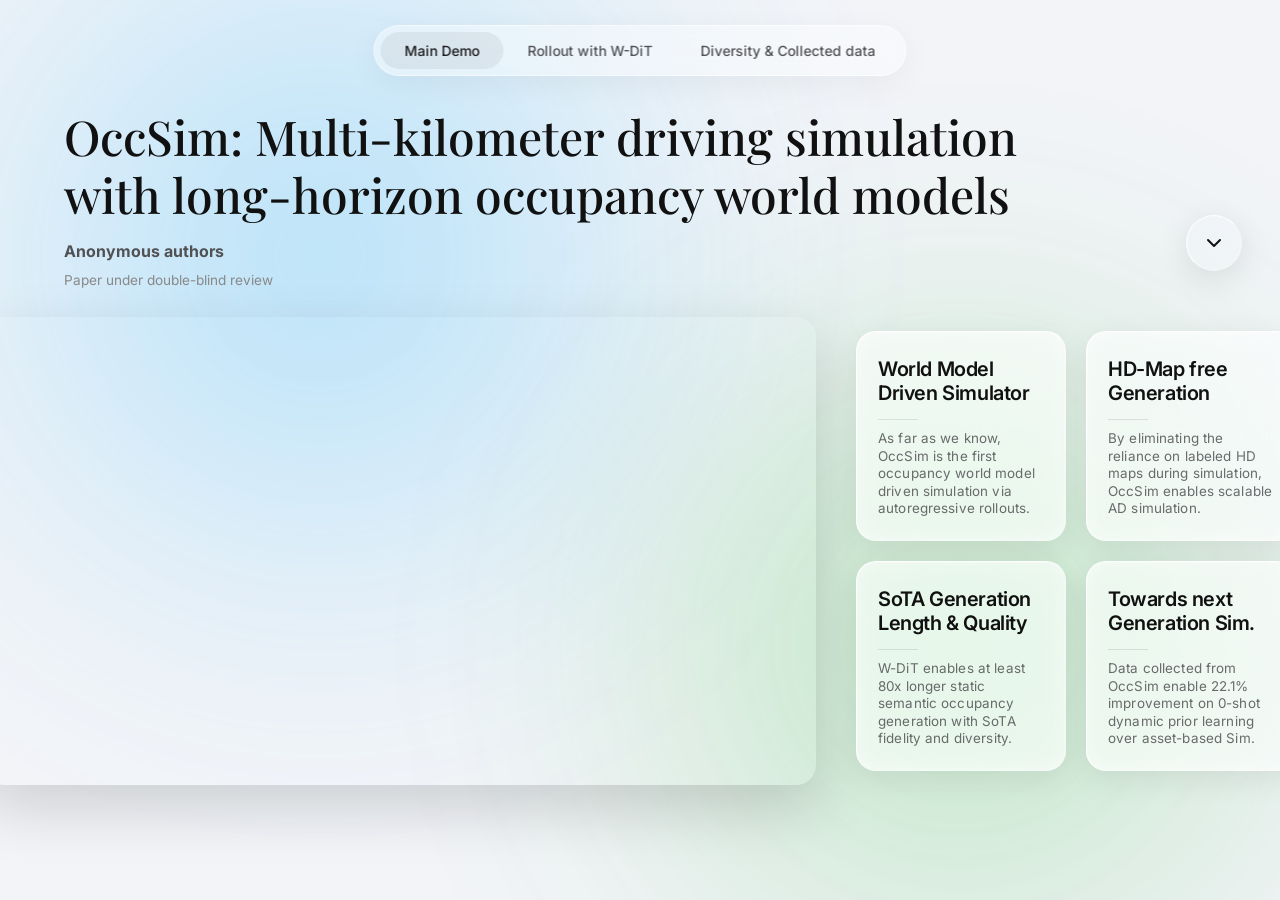
==== commit c2f1e414: "Remove acknowledgement section" ====
--- a/docs/index.html
+++ b/docs/index.html
@@ -15,7 +15,6 @@
         <a href="#main-demo" class="nav-link active" data-index="0">Main Demo</a>
         <a href="#rollout" class="nav-link" data-index="1">Rollout with W-DiT</a>
         <a href="#diversity" class="nav-link" data-index="2">Diversity & Collected data</a>
-        <a href="#Acknowledgement" class="nav-link" data-index="3">Acknowledgment</a>
     </nav>
 
     <div class="scroll-container">
@@ -395,28 +394,6 @@
             </div>
 
         </section>
-
-        <section id="Acknowledgement" class="page-section">
-            <div class="ack-content">
-                <div id="rain-container" style="position: absolute; top: 0; left: 0; width: 100%; height: 100%; pointer-events: none; z-index: 0;"></div>
-
-                <h1 class="title">Acknowledgement</h1>
-                <p class="ack-intro">This research was enabled in part by the following programs; we appreciate the resources provided:</p>
-
-                <ul class="ack-list">
-                    <li>
-                        <strong>NVIDIA Applied Research Program:</strong> We gratefully acknowledge the generous computes support, which significantly accelerated our model training.
-                    </li>
-                    <li>
-                        <strong>Digital Research Alliance of Canada:</strong> For providing the computational infrastructure and Nibi, Trillium and Narval cluster.
-                    </li>
-                    <li>
-                        <strong>Google TPU Research Cloud:</strong> For additional TPU resources grants at Google GCP.
-                    </li>
-                </ul>
-
-            </div>
-        </section>
     </div>
 
     <button id="prev-page-btn" class="glass-floating-btn up-btn" aria-label="Previous Page" style="opacity: 0; pointer-events: none; transform: translateY(-50%) scale(0.8);">
--- a/docs/style.css
+++ b/docs/style.css
@@ -765,84 +765,6 @@
 
 
 /* ============================================================
-   第四页：致谢与引用 (Acknowledgement & citation)
-   ============================================================ */
-.ack-content {
-    max-width: 900px;
-    margin: 5vh auto 0; /* 居中并向下空出一点距离 */
-    text-align: left;
-    width: 100%;
-}
-
-.ack-intro {
-    font-size: 1.15rem;
-    color: var(--text-muted);
-    margin-bottom: 30px;
-    line-height: 1.6;
-}
-
-/* 现代版 itemize 容器 */
-.ack-list {
-    list-style-type: none; /* 移除默认的丑陋黑点 */
-    padding-left: 0;
-    display: flex;
-    flex-direction: column;
-    gap: 16px; /* 每个项目之间的间距 */
-}
-
-/* 列表项：做成玻璃卡片的样式 */
-.ack-list li {
-    position: relative;
-    font-size: 1.05rem;
-    color: var(--text-main);
-    line-height: 1.6;
-
-    /* 玻璃卡片背景 */
-    background: rgba(255, 255, 255, 0.4);
-    backdrop-filter: blur(10px);
-    -webkit-backdrop-filter: blur(10px);
-    border: 1px solid rgba(255, 255, 255, 0.6);
-    border-radius: 16px;
-    padding: 20px 24px 20px 50px; /* 左侧留出 50px 给自定义小圆点 */
-    box-shadow: 0 4px 15px rgba(0, 0, 0, 0.03);
-
-    /* 悬浮动画过渡 */
-    transition: transform 0.3s cubic-bezier(0.25, 1, 0.25, 1), box-shadow 0.3s ease, background 0.3s ease;
-}
-
-/* 鼠标放上去时的互动效果 */
-.ack-list li:hover {
-    transform: translateX(10px); /* 整体向右微微滑动 */
-    background: rgba(255, 255, 255, 0.7);
-    box-shadow: 0 8px 25px rgba(0, 0, 0, 0.08);
-    border-color: rgba(255, 255, 255, 1);
-}
-
-/* 自定义高颜值发光小圆点 (伪元素) */
-.ack-list li::before {
-    content: '';
-    position: absolute;
-    left: 24px;
-    top: 28px; /* 根据你的字体大小，微调这个数值让圆点和第一行文字垂直居中 */
-    width: 8px;
-    height: 8px;
-    background-color: #8e44ff; /* 使用你网页主题的紫色 */
-    border-radius: 50%;
-    box-shadow: 0 0 10px rgba(142, 68, 255, 0.5); /* 发光效果 */
-    transition: transform 0.3s ease;
-}
-
-.ack-list li:hover::before {
-    transform: scale(1.5); /* 鼠标悬浮时，小圆点也会跟着变大 */
-}
-
-/* 机构名字加粗部分 */
-.ack-list li strong {
-    font-weight: 600;
-    color: #111;
-}
-
-/* ============================================================
    第四页：引用代码盒样式 (Citation Code Box)
    ============================================================ */
 .cite-box {
@@ -934,45 +856,6 @@
 }
 
 
-/* ==========================================
-   最后一页彩蛋：GPU 与 小蛋糕雨
-   ========================================== */
-@keyframes fallingRain {
-    0% {
-        transform: translateY(-10vh) rotate(0deg);
-        opacity: 1;
-    }
-    100% {
-        transform: translateY(110vh) rotate(360deg);
-        opacity: 0;
-    }
-}
-
-.rain-item {
-    position: absolute;
-    top: -100px; /* 稍微调高一点，确保大图片完全在屏幕外生成 */
-    user-select: none;
-    will-change: transform;
-    animation: fallingRain linear forwards;
-    display: flex;
-    justify-content: center;
-    align-items: center;
-}
-
-/* 🌟 新增：控制真实图片的大小和质感 */
-.rain-img {
-    width: 80px; /* 统一控制图片基础宽度，如果觉得太大或太小可以在这里修改 */
-    height: auto;
-    object-fit: contain;
-    /* 给 PNG 透明图加上非常柔和的弥散阴影，增加 3D 浮空感 */
-    filter: drop-shadow(0 15px 25px rgba(0, 0, 0, 0.15));
-}
-
-/* 🌟 可选：如果是 GPU，可以稍微加一点隐约的绿光阴影 */
-.gpu-img {
-    filter: drop-shadow(0 10px 20px rgba(118, 185, 0, 0.3));
-}
-
 /* --- 针对中等屏幕（如平板）的优化 --- */
 @media (max-width: 1100px) {
     .nav-logo {
